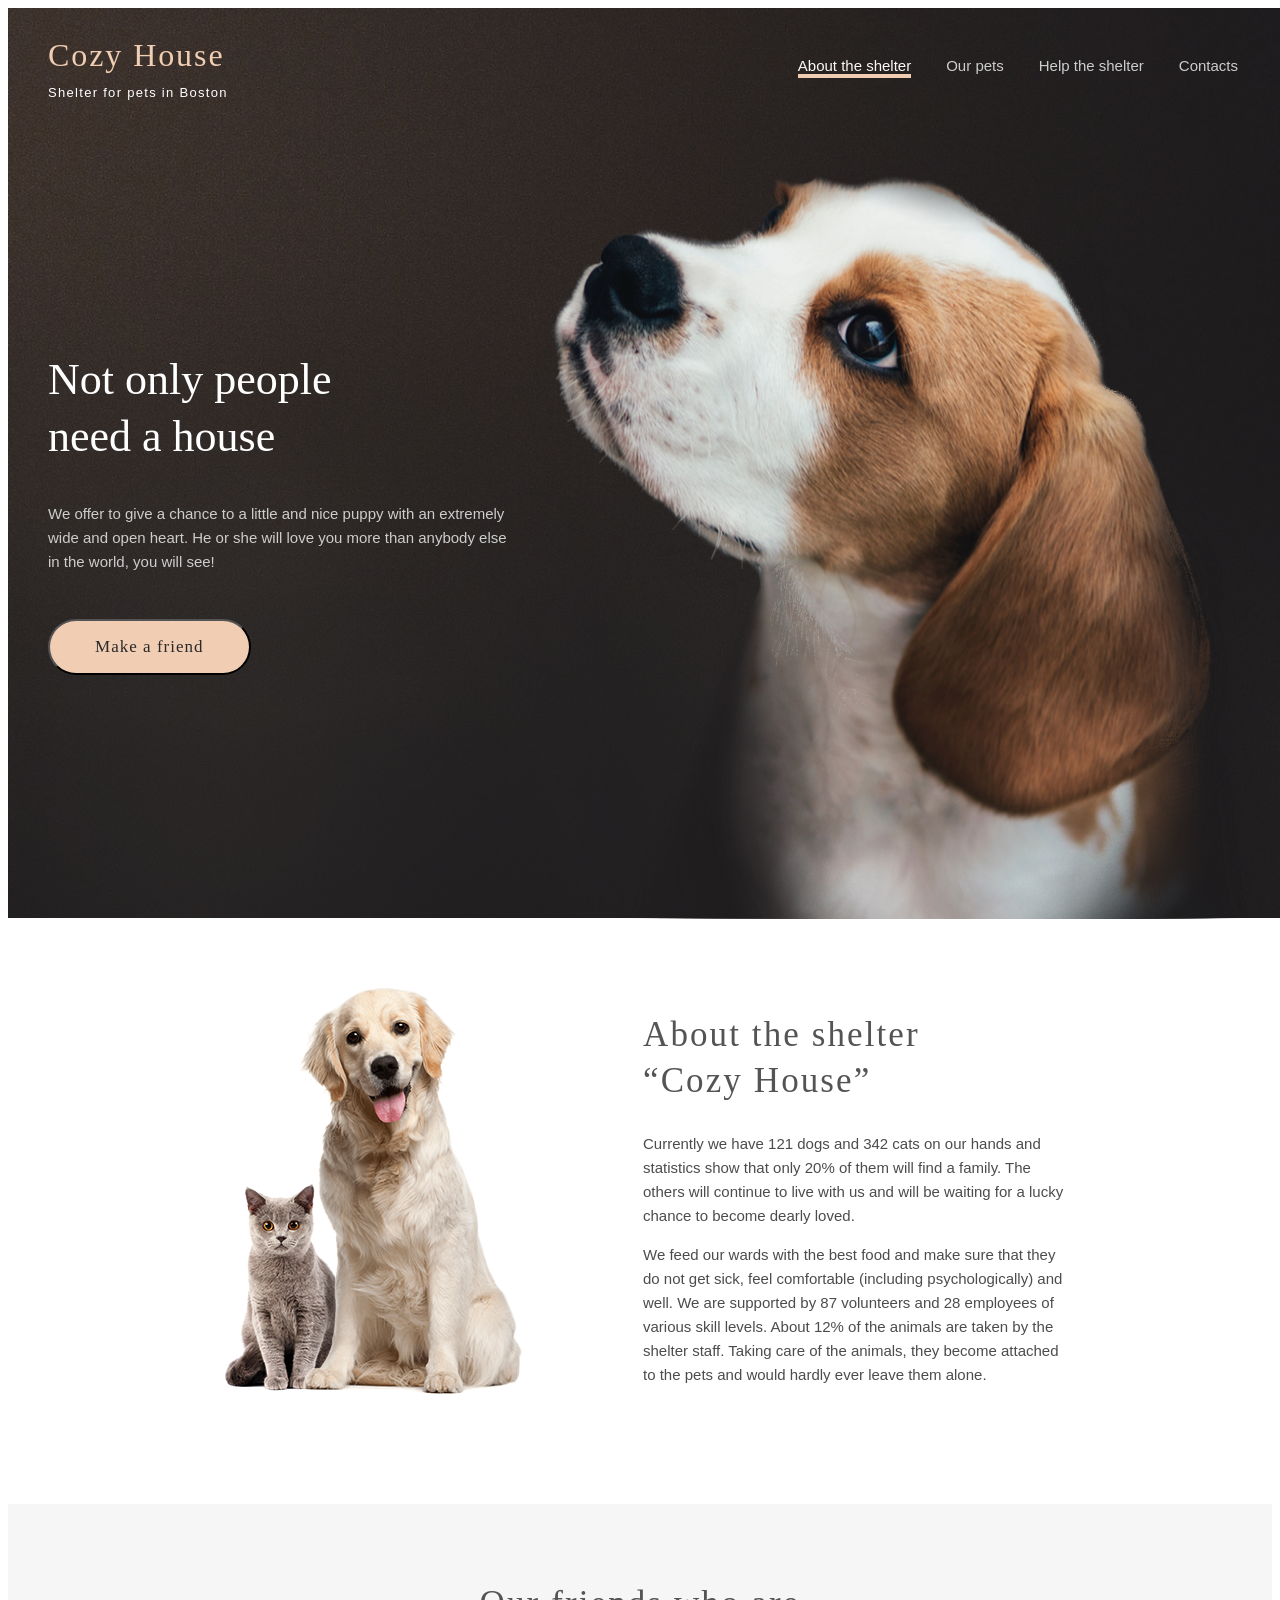
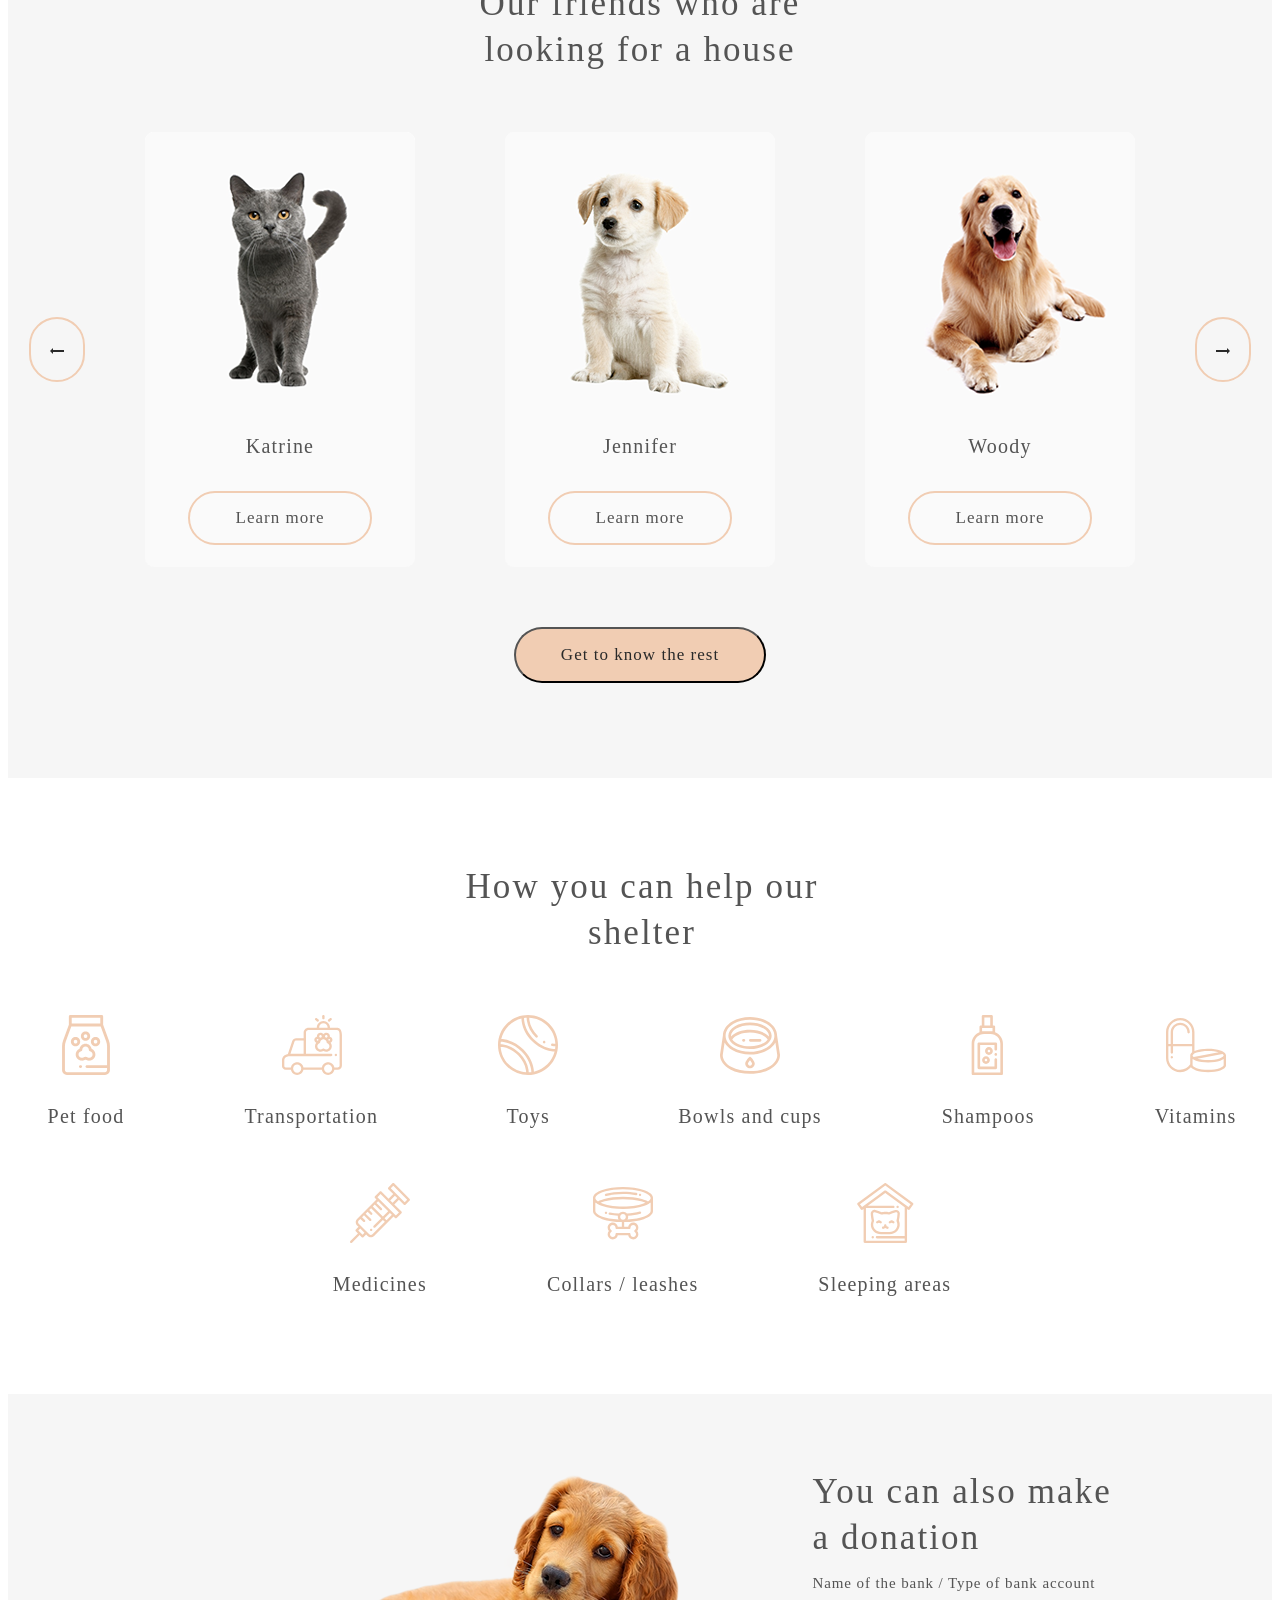
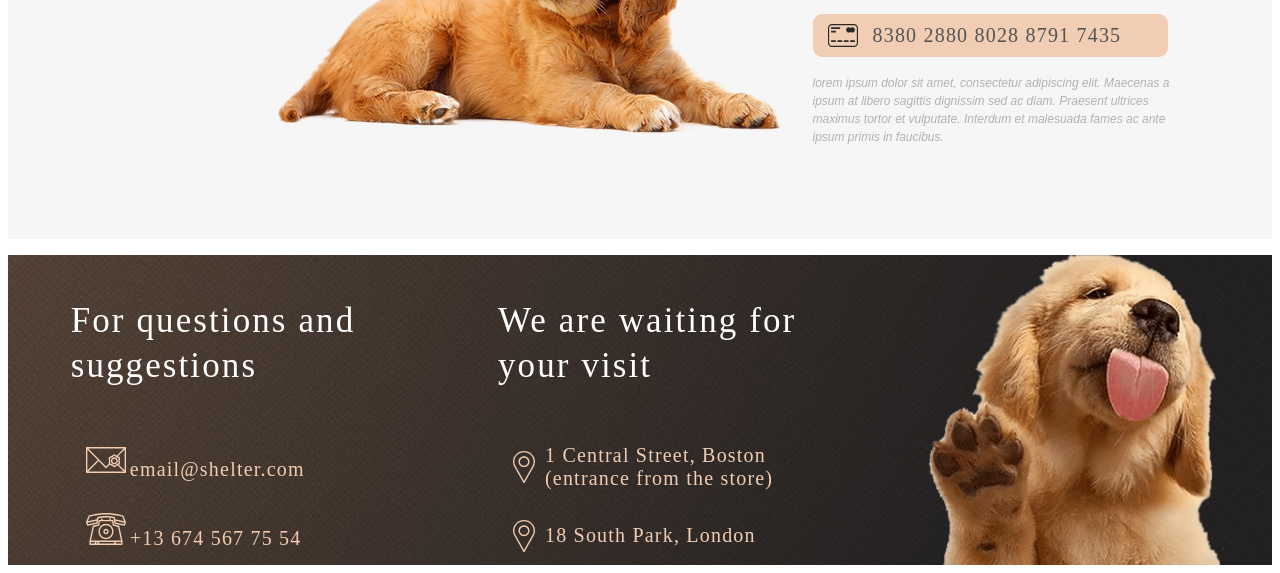
==== shelter/main/index.html @ 2a45a6b6 "feat: add clickable for links" ====
<!DOCTYPE html>
<html lang="en">

<head>
    <meta charset="UTF-8">
    <meta name="viewport" content="width=device-width, initial-scale=1.0">
    <link rel="icon" href="./img/img_icons/favicon-shelter.png">
    <link rel="stylesheet" href="./css/style.css">
    <script src="./script.js"></script>
    <title>shelter</title>
</head>

<body>
    <div class="main-wrapper">
        <div class="start-screen">
            <header>
                <div class="wrapper-1">
                    <div class="header-content">
                        <div class="logo-title-subtitle">
                            <a href="#">
                                <div class="logo">
                                    <h2 class="logo-title">Cozy House</h2>
                                    <h3 class="logo-subtitle">Shelter for pets in Boston</h3>
                                </div>
                            </a>
                        </div>

                        <div class="navigation">
                            <nav>
                                <ul class="header__list">
                                    <li class="header__item">
                                        <a class="about-shelter" href="#">About the shelter</a>
                                    </li>

                                    <li class="header__item">
                                        <a href="../our-pets/index.html">Our pets</a>
                                    </li>

                                    <li class="header__item">
                                        <a href="#helpanchor">Help the shelter</a>
                                    </li>

                                    <li class="header__item">
                                        <a href="#contactsanchor">Contacts</a>
                                    </li>
                                </ul>
                            </nav>
                        </div>

                    </div>
                </div>
            </header>


            <section class="screen-content">
                <div class="wrapper-2">
                    <div class="layout2column">
                        <div class="layout-2-column-not-only">
                            <div class="left">
                                <h1 class="not-only">Not only people need a house</h1>
                                <p class="subheading">We offer to give a chance to a little and nice puppy with an
                                    extremely
                                    wide and
                                    open
                                    heart. He or she will love you more than anybody else in the world, you will see!
                                </p>
                                <form action="#friendanchor">
                                    <button class="button_primary">Make a friend</button>
                                </form>
                            </div>

                            <div class="right">
                                <img class="start-screen-puppy" src="img/start-screen-puppy.png"
                                    alt="start screen puppy">
                            </div>
                        </div>

                    </div>
                </div>
            </section>
        </div>

        <section class="about-content">
            <div class="wrapper-3">
                <div class="layout-2-column-about-the">
                    <div class="left-about">
                        <img class="about-pets-img" src="img/about-pets.png" alt="about pets">
                    </div>

                    <div class="right">
                        <h2 class="about-the">About the shelter “Cozy House”</h2>
                        <p class="about-the-p">Currently we have 121 dogs and 342 cats on our hands and statistics show
                            that
                            only 20% of
                            them will find a family. The others will continue to live with us and will be waiting for a
                            lucky chance to become dearly loved.</p>
                        <p class="about-the-p">We feed our wards with the best food and make sure that they do not get
                            sick,
                            feel
                            comfortable (including psychologically) and well. We are supported by 87 volunteers and 28
                            employees of various skill levels. About 12% of the animals are taken by the shelter staff.
                            Taking care of the animals, they become attached to the pets and would hardly ever leave
                            them alone.</p>
                    </div>
                </div>
            </div>
        </section>

        <p>
            <a id="friendanchor"></a>
        </p>
        <section class="pets-content">
            <div class="wrapper-4">

                <h2 class="our-friends">Our friends who are looking for a house</h2>


                <div class="list-and-button">
                    <button class="button_arrow">
                        <img class="buttonarrow" src="./img/img_icons/Arrow.png" alt="icon button arrow">
                    </button>
                    <div class="slaider">

                        <div class="card">
                            <img class="pets-katrine" src="img/pets-katrine.png" alt="pets Katrine">
                            <p class="names">Katrine</p>
                            <button class="button_secondary">
                                <span class="button-text">Learn more</span>
                            </button>
                        </div>

                        <div class="card">
                            <img class="pets-jennifer" src="img/pets-jennifer.png" alt="pets Jennifer">
                            <p class="names">Jennifer</p>
                            <button class="button_secondary">
                                <span class="button-text">Learn more</span>
                            </button>
                        </div>

                        <div class="card">
                            <img class="pets-woody" src="img/pets-woody.png" alt="pets Woody">
                            <p class="names">Woody</p>
                            <button class="button_secondary">
                                <span class="button-text">Learn more</span>
                            </button>
                        </div>
                    </div>
                    <button class="button_arrow">
                        <img class="buttonarrow" src="./img/img_icons/Arrow(1).png" alt="icon button arrow">
                    </button>
                </div>

                <div class="button_two">
                    <form action="../our-pets/index.html"><button class="button_primary_two">Get to know the rest</button></form>
                </div>
            </div>
        </section>


        <p>
            <a id="helpanchor"></a>
        </p>
        <section class="help-content">
            <div class="wrapper-5">
                <h2 class="how-you">How you can help our shelter</h2>

                <div class="icons-list">
                        <div class="icon">
                            <img src="img/img_icons/icon-pet-food.svg" alt="icon pet food">
                            <p class="icon-text">Pet food</p>
                        </div>

                        <div class="icon">
                            <img src="img/img_icons/icon-transportation.svg" alt="icon transportation">
                            <p class="icon-text">Transportation</p>
                        </div>

                        <div class="icon">
                            <img src="img/img_icons/icon-toys.svg" alt="icon toys">
                            <p class="icon-text">Toys</p>
                        </div>

                        <div class="icon">
                            <img src="img/img_icons/icon-bowls-and-cups.svg" alt="icon bowls and cups">
                            <p class="icon-text">Bowls and cups</p>
                        </div>

                        <div class="icon">
                            <img src="img/img_icons/icon-shampoos.svg" alt="icon shampoos">
                            <p class="icon-text">Shampoos</p>
                        </div>

                        <div class="icon">
                            <img src="img/img_icons/icon-vitamins.svg" alt="icon vitamins">
                            <p class="icon-text">Vitamins</p>
                        </div>

                        <div class="icon">
                            <img src="img/img_icons/icon-medicines.svg" alt="icon medicines">
                            <p class="icon-text">Medicines</p>
                        </div>

                        <div class="icon">
                            <img src="img/img_icons/icon-collars-leashes.svg" alt="icon collars leashes">
                            <p class="icon-text">Collars / leashes</p>
                        </div>

                        <div class="icon">
                            <img src="img/img_icons/icon-sleeping-area.svg" alt="icon sleeping area">
                            <p class="icon-text">Sleeping areas</p>
                        </div>
                </div>
            </div>
        </section>



        <section class="donation-content">
            <div class="wrapper-6">

                <div class="layout-2-column-donat">
                    <div class="left-donat">
                        <img class="donation-dog" src="img/donation-dog.png" alt="donation dog">
                    </div>

                    <div class="right-donat">
                        <div>
                            <h2 class="you-can">You can also make a donation</h2>
                            <h3 class="name-of-bank">Name of the bank / Type of bank account</h3>
                        </div>

                        <div class="credit-card">
                            <img class="creditcard" src="img/img_icons/credit-card.svg" alt="credit card">
                            <a href="#" class="number">8380 2880 8028 8791 7435</a>
                        </div>

                        <div class="lorem-ipsum">
                            lorem ipsum dolor sit amet, consectetur adipiscing
                            elit.
                            Maecenas a ipsum at libero sagittis dignissim sed ac diam. Praesent ultrices maximus
                            tortor et
                            vulputate. Interdum et malesuada fames ac ante ipsum primis in faucibus.
                        </div>
                    </div>
                </div>

            </div>
        </section>


        <p>
            <a id="contactsanchor"></a>
        </p>
        <footer>
            <div class="footer-content">
                <div class="wrapper-7">
                    <div class="layout-3-column">
                        <div class="locations">
                            <h3 class="header-contact">For questions and suggestions</h3>

                            <div class="contact-line">
                                <a href="https://mail.ru/">
                                    <img src="img/img_icons/icon-email.svg" alt="icon email">
                                    <span class="text">email@shelter.com</span>
                                </a>
                            </div>

                            <div class="contact-line">
                                <a  href="tel:+136745677554">
                                    <img src="img/img_icons/icon-phone.svg" alt="icon phone">
                                    <span class="text">+13 674 567 75 54</span>
                                </a>
                            </div>
                        </div>

                        <div class="contacts">
                            <h3 class="header-contact">We are waiting for your visit</h3>

                            <a href="https://www.google.ru/maps">
                                <div class="contact-line">
                                    <img src="img/img_icons/icon-marker.svg" alt="icon marker">
                                    <span class="text">1 Central Street, Boston (entrance from the store)</span>
                                </div>
                            </a>

                            <a href="https://www.google.ru/maps">
                                <div class="contact-line">
                                    <img src="img/img_icons/icon-marker.svg" alt="icon marker">
                                    <span class="text">18 South Park, London</span>
                                </div>
                            </a>

                        </div>

                        <div class="right-img">
                            <img class="footer-puppy" src="img/footer-puppy.png" alt="footer puppy">
                        </div>
                    </div>
                </div>
            </div>
        </footer>
    </div>
</body>

</html>
---- shelter/main/css/style.css ----
@import "fonts.css";
@import "base.css";
@import "blocks.css";
@import "constants.css"


* {
    box-sizing: border-box;
    margin: 0;
    padding: 0;
}
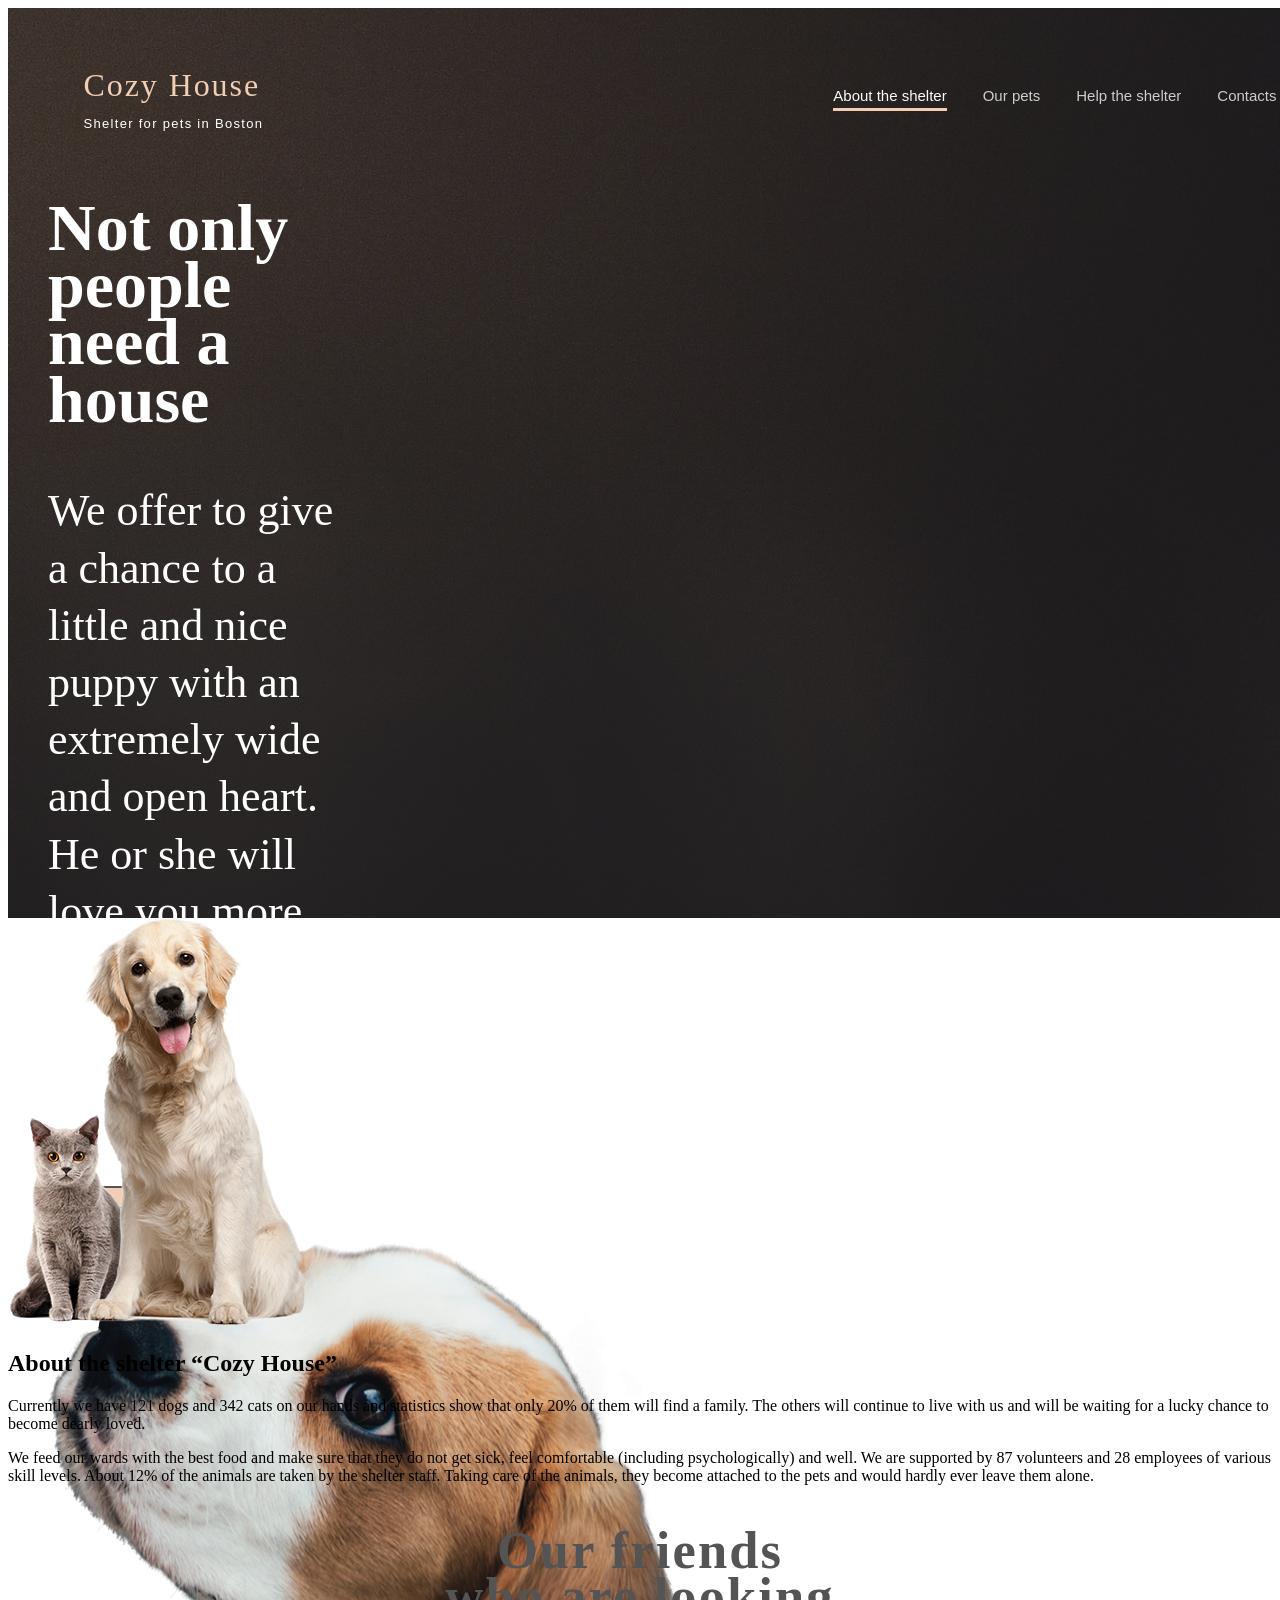
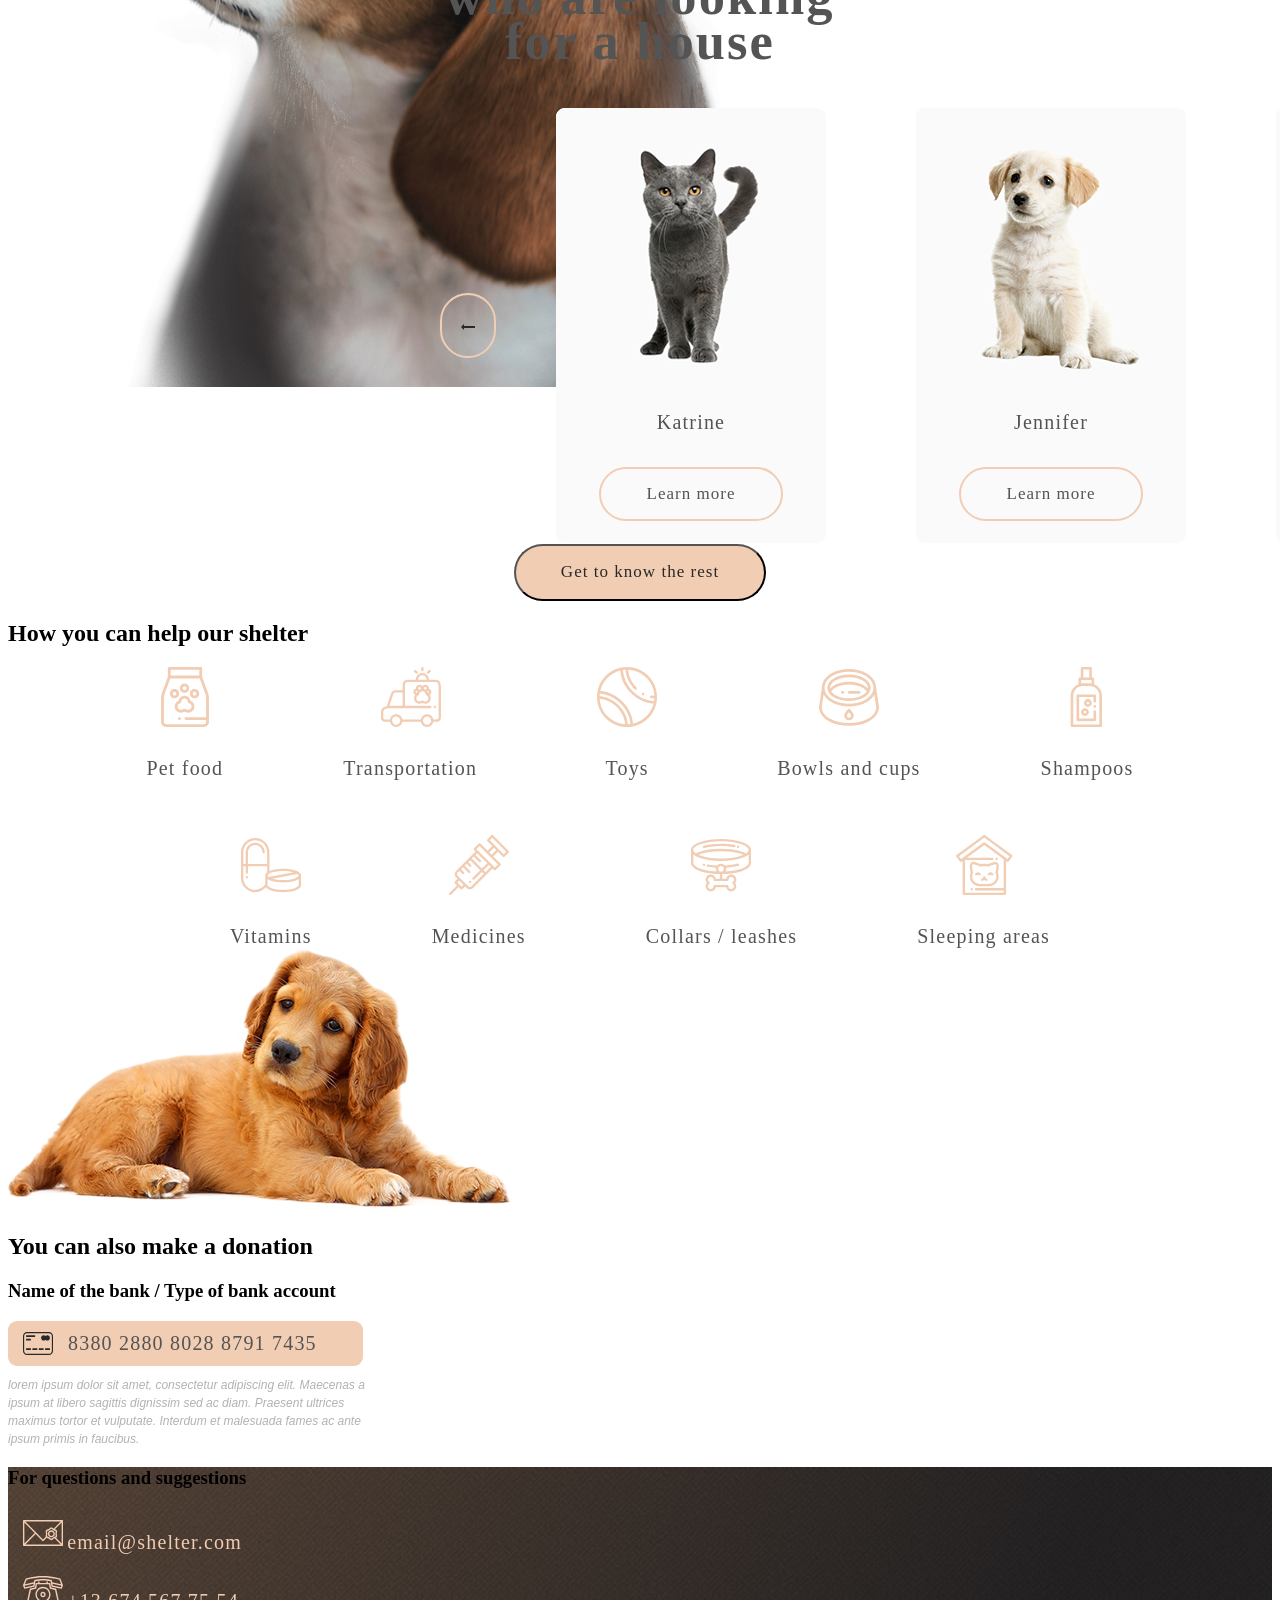
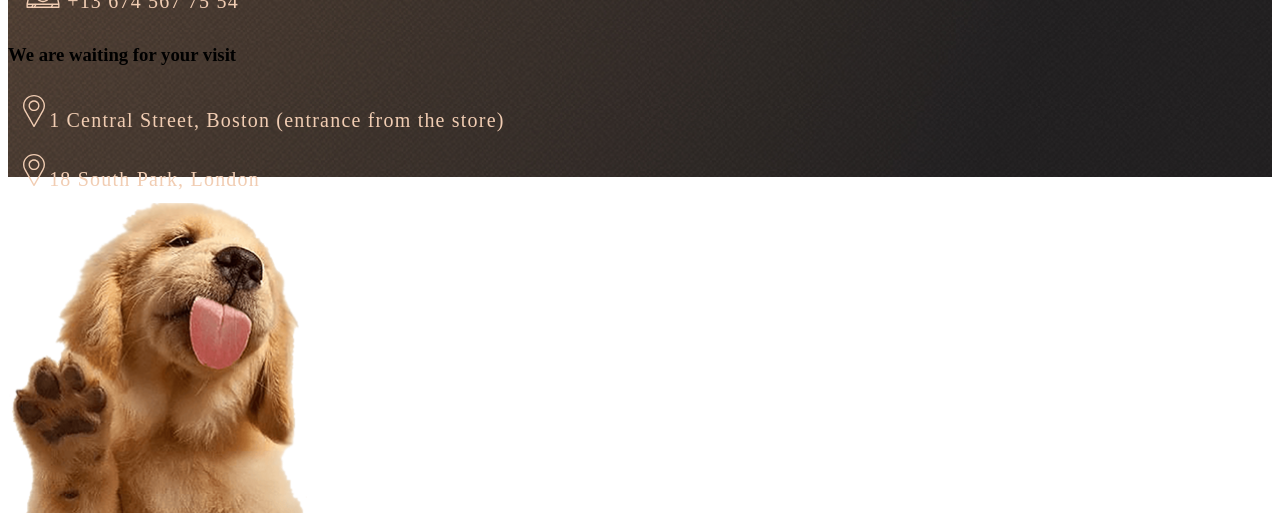
==== commit 219dcd45: "refactor: fix the page our-pets pixel perfect." ====
--- a/shelter/main/index.html
+++ b/shelter/main/index.html
@@ -4,302 +4,273 @@
 <head>
     <meta charset="UTF-8">
     <meta name="viewport" content="width=device-width, initial-scale=1.0">
-    <link rel="icon" href="./img/img_icons/favicon-shelter.png">
+    <link rel="icon" type="image/png" href="./img/img_icons/favicon-shelter.png">
     <link rel="stylesheet" href="./css/style.css">
     <script src="./script.js"></script>
     <title>shelter</title>
 </head>
 
 <body>
-    <div class="main-wrapper">
-        <div class="start-screen">
-            <header>
-                <div class="wrapper-1">
-                    <div class="header-content">
-                        <div class="logo-title-subtitle">
-                            <a href="#">
-                                <div class="logo">
-                                    <h2 class="logo-title">Cozy House</h2>
-                                    <h3 class="logo-subtitle">Shelter for pets in Boston</h3>
-                                </div>
-                            </a>
+    <div class="start-screen">
+        <header>
+            <div class="container header-container">
+                    <a href="#">
+                        <div class="logo">
+                            <h2 class="logo-title">Cozy House</h2>
+                            <h3 class="logo-subtitle">Shelter for pets in Boston</h3>
                         </div>
-
-                        <div class="navigation">
-                            <nav>
-                                <ul class="header__list">
-                                    <li class="header__item">
-                                        <a class="about-shelter" href="#">About the shelter</a>
-                                    </li>
-
-                                    <li class="header__item">
-                                        <a href="../our-pets/index.html">Our pets</a>
-                                    </li>
-
-                                    <li class="header__item">
-                                        <a href="#helpanchor">Help the shelter</a>
-                                    </li>
-
-                                    <li class="header__item">
-                                        <a href="#contactsanchor">Contacts</a>
-                                    </li>
-                                </ul>
-                            </nav>
-                        </div>
-
+                    </a>
+
+                    <nav class="nav-menu">
+                        <ul class="header__list">
+                                <a class="shelter-link-active" href="#">About the shelter</a>
+
+                            <li class="header__item">
+                                <a href="../our-pets/index.html">Our pets</a>
+                            </li>
+
+                            <li class="header__item">
+                                <a href="#helpanchor">Help the shelter</a>
+                            </li>
+
+                            <li class="header__item">
+                                <a href="#contactsanchor">Contacts</a>
+                            </li>
+                        </ul>
+                    </nav>
+            </div>
+        </header>
+
+
+        <section class="not-only">
+            <div class="container">
+                <div class="not-only-left">
+                    <h1 class="not-only-heading">Not only people need a house</h1>
+                    <p class="not-only-subheading">We offer to give a chance to a little and nice puppy with an
+                        extremely
+                        wide and
+                        open
+                        heart. He or she will love you more than anybody else in the world, you will see!
+                    </p>
+                    <form action="#friendanchor">
+                        <button class="button_primary">Make a friend</button>
+                    </form>
+                </div>
+
+                <div class="not-only-right">
+                    <img class="start-screen-puppy" src="img/start-screen-puppy.png" alt="start screen puppy">
+                </div>
+            </div>
+        </section>
+    </div>
+
+    <section class="about">
+        <div class="container">
+            <div class="about-left">
+                <img class="about-pets-img" src="img/about-pets.png" alt="about pets">
+            </div>
+
+            <div class="about-right">
+                <h2 class="about-heading">About the shelter “Cozy House”</h2>
+                <p class="about-subheading">Currently we have 121 dogs and 342 cats on our hands and statistics show
+                    that
+                    only 20% of
+                    them will find a family. The others will continue to live with us and will be waiting for a
+                    lucky chance to become dearly loved.</p>
+                <p class="about-subheading">We feed our wards with the best food and make sure that they do not get
+                    sick,
+                    feel
+                    comfortable (including psychologically) and well. We are supported by 87 volunteers and 28
+                    employees of various skill levels. About 12% of the animals are taken by the shelter staff.
+                    Taking care of the animals, they become attached to the pets and would hardly ever leave
+                    them alone.</p>
+            </div>
+        </div>
+    </section>
+
+    <p>
+        <a id="friendanchor"></a>
+    </p>
+    <section class="our-friends">
+        <div class="container">
+            <h2 class="our-friends-heading">Our friends who are looking for a house</h2>
+
+            <div class="list-and-button">
+                <button class="button_arrow">
+                    <img class="buttonarrow" src="./img/img_icons/Arrow.png" alt="icon button arrow">
+                </button>
+
+                <div class="slaider">
+
+                    <div class="card">
+                        <img class="pets-katrine" src="img/pets-katrine.png" alt="pets Katrine">
+                        <p class="names">Katrine</p>
+                        <button class="button_secondary">
+                            <span class="button-text">Learn more</span>
+                        </button>
                     </div>
-                </div>
-            </header>
-
-
-            <section class="screen-content">
-                <div class="wrapper-2">
-                    <div class="layout2column">
-                        <div class="layout-2-column-not-only">
-                            <div class="left">
-                                <h1 class="not-only">Not only people need a house</h1>
-                                <p class="subheading">We offer to give a chance to a little and nice puppy with an
-                                    extremely
-                                    wide and
-                                    open
-                                    heart. He or she will love you more than anybody else in the world, you will see!
-                                </p>
-                                <form action="#friendanchor">
-                                    <button class="button_primary">Make a friend</button>
-                                </form>
-                            </div>
-
-                            <div class="right">
-                                <img class="start-screen-puppy" src="img/start-screen-puppy.png"
-                                    alt="start screen puppy">
-                            </div>
-                        </div>
-
+
+                    <div class="card">
+                        <img class="pets-jennifer" src="img/pets-jennifer.png" alt="pets Jennifer">
+                        <p class="names">Jennifer</p>
+                        <button class="button_secondary">
+                            <span class="button-text">Learn more</span>
+                        </button>
                     </div>
-                </div>
-            </section>
-        </div>
-
-        <section class="about-content">
-            <div class="wrapper-3">
-                <div class="layout-2-column-about-the">
-                    <div class="left-about">
-                        <img class="about-pets-img" src="img/about-pets.png" alt="about pets">
+
+                    <div class="card">
+                        <img class="pets-woody" src="img/pets-woody.png" alt="pets Woody">
+                        <p class="names">Woody</p>
+                        <button class="button_secondary">
+                            <span class="button-text">Learn more</span>
+                        </button>
                     </div>
-
-                    <div class="right">
-                        <h2 class="about-the">About the shelter “Cozy House”</h2>
-                        <p class="about-the-p">Currently we have 121 dogs and 342 cats on our hands and statistics show
-                            that
-                            only 20% of
-                            them will find a family. The others will continue to live with us and will be waiting for a
-                            lucky chance to become dearly loved.</p>
-                        <p class="about-the-p">We feed our wards with the best food and make sure that they do not get
-                            sick,
-                            feel
-                            comfortable (including psychologically) and well. We are supported by 87 volunteers and 28
-                            employees of various skill levels. About 12% of the animals are taken by the shelter staff.
-                            Taking care of the animals, they become attached to the pets and would hardly ever leave
-                            them alone.</p>
-                    </div>
-                </div>
-            </div>
-        </section>
-
-        <p>
-            <a id="friendanchor"></a>
-        </p>
-        <section class="pets-content">
-            <div class="wrapper-4">
-
-                <h2 class="our-friends">Our friends who are looking for a house</h2>
-
-
-                <div class="list-and-button">
-                    <button class="button_arrow">
-                        <img class="buttonarrow" src="./img/img_icons/Arrow.png" alt="icon button arrow">
-                    </button>
-                    <div class="slaider">
-
-                        <div class="card">
-                            <img class="pets-katrine" src="img/pets-katrine.png" alt="pets Katrine">
-                            <p class="names">Katrine</p>
-                            <button class="button_secondary">
-                                <span class="button-text">Learn more</span>
-                            </button>
-                        </div>
-
-                        <div class="card">
-                            <img class="pets-jennifer" src="img/pets-jennifer.png" alt="pets Jennifer">
-                            <p class="names">Jennifer</p>
-                            <button class="button_secondary">
-                                <span class="button-text">Learn more</span>
-                            </button>
-                        </div>
-
-                        <div class="card">
-                            <img class="pets-woody" src="img/pets-woody.png" alt="pets Woody">
-                            <p class="names">Woody</p>
-                            <button class="button_secondary">
-                                <span class="button-text">Learn more</span>
-                            </button>
-                        </div>
-                    </div>
-                    <button class="button_arrow">
-                        <img class="buttonarrow" src="./img/img_icons/Arrow(1).png" alt="icon button arrow">
-                    </button>
-                </div>
-
-                <div class="button_two">
-                    <form action="../our-pets/index.html"><button class="button_primary_two">Get to know the rest</button></form>
-                </div>
-            </div>
-        </section>
-
-
-        <p>
-            <a id="helpanchor"></a>
-        </p>
-        <section class="help-content">
-            <div class="wrapper-5">
-                <h2 class="how-you">How you can help our shelter</h2>
-
-                <div class="icons-list">
-                        <div class="icon">
-                            <img src="img/img_icons/icon-pet-food.svg" alt="icon pet food">
-                            <p class="icon-text">Pet food</p>
-                        </div>
-
-                        <div class="icon">
-                            <img src="img/img_icons/icon-transportation.svg" alt="icon transportation">
-                            <p class="icon-text">Transportation</p>
-                        </div>
-
-                        <div class="icon">
-                            <img src="img/img_icons/icon-toys.svg" alt="icon toys">
-                            <p class="icon-text">Toys</p>
-                        </div>
-
-                        <div class="icon">
-                            <img src="img/img_icons/icon-bowls-and-cups.svg" alt="icon bowls and cups">
-                            <p class="icon-text">Bowls and cups</p>
-                        </div>
-
-                        <div class="icon">
-                            <img src="img/img_icons/icon-shampoos.svg" alt="icon shampoos">
-                            <p class="icon-text">Shampoos</p>
-                        </div>
-
-                        <div class="icon">
-                            <img src="img/img_icons/icon-vitamins.svg" alt="icon vitamins">
-                            <p class="icon-text">Vitamins</p>
-                        </div>
-
-                        <div class="icon">
-                            <img src="img/img_icons/icon-medicines.svg" alt="icon medicines">
-                            <p class="icon-text">Medicines</p>
-                        </div>
-
-                        <div class="icon">
-                            <img src="img/img_icons/icon-collars-leashes.svg" alt="icon collars leashes">
-                            <p class="icon-text">Collars / leashes</p>
-                        </div>
-
-                        <div class="icon">
-                            <img src="img/img_icons/icon-sleeping-area.svg" alt="icon sleeping area">
-                            <p class="icon-text">Sleeping areas</p>
-                        </div>
-                </div>
-            </div>
-        </section>
-
-
-
-        <section class="donation-content">
-            <div class="wrapper-6">
-
-                <div class="layout-2-column-donat">
-                    <div class="left-donat">
-                        <img class="donation-dog" src="img/donation-dog.png" alt="donation dog">
-                    </div>
-
-                    <div class="right-donat">
-                        <div>
-                            <h2 class="you-can">You can also make a donation</h2>
-                            <h3 class="name-of-bank">Name of the bank / Type of bank account</h3>
-                        </div>
-
-                        <div class="credit-card">
-                            <img class="creditcard" src="img/img_icons/credit-card.svg" alt="credit card">
-                            <a href="#" class="number">8380 2880 8028 8791 7435</a>
-                        </div>
-
-                        <div class="lorem-ipsum">
-                            lorem ipsum dolor sit amet, consectetur adipiscing
-                            elit.
-                            Maecenas a ipsum at libero sagittis dignissim sed ac diam. Praesent ultrices maximus
-                            tortor et
-                            vulputate. Interdum et malesuada fames ac ante ipsum primis in faucibus.
-                        </div>
-                    </div>
-                </div>
-
-            </div>
-        </section>
-
-
-        <p>
-            <a id="contactsanchor"></a>
-        </p>
-        <footer>
-            <div class="footer-content">
-                <div class="wrapper-7">
-                    <div class="layout-3-column">
-                        <div class="locations">
-                            <h3 class="header-contact">For questions and suggestions</h3>
-
-                            <div class="contact-line">
-                                <a href="https://mail.ru/">
-                                    <img src="img/img_icons/icon-email.svg" alt="icon email">
-                                    <span class="text">email@shelter.com</span>
-                                </a>
-                            </div>
-
-                            <div class="contact-line">
-                                <a  href="tel:+136745677554">
-                                    <img src="img/img_icons/icon-phone.svg" alt="icon phone">
-                                    <span class="text">+13 674 567 75 54</span>
-                                </a>
-                            </div>
-                        </div>
-
-                        <div class="contacts">
-                            <h3 class="header-contact">We are waiting for your visit</h3>
-
-                            <a href="https://www.google.ru/maps">
-                                <div class="contact-line">
-                                    <img src="img/img_icons/icon-marker.svg" alt="icon marker">
-                                    <span class="text">1 Central Street, Boston (entrance from the store)</span>
-                                </div>
-                            </a>
-
-                            <a href="https://www.google.ru/maps">
-                                <div class="contact-line">
-                                    <img src="img/img_icons/icon-marker.svg" alt="icon marker">
-                                    <span class="text">18 South Park, London</span>
-                                </div>
-                            </a>
-
-                        </div>
-
-                        <div class="right-img">
-                            <img class="footer-puppy" src="img/footer-puppy.png" alt="footer puppy">
-                        </div>
-                    </div>
-                </div>
-            </div>
-        </footer>
-    </div>
+                </div>
+
+                <button class="button_arrow">
+                    <img class="buttonarrow" src="./img/img_icons/Arrow(1).png" alt="icon button arrow">
+                </button>
+            </div>
+
+            <div class="button_two">
+                <form action="../our-pets/index.html">
+                    <button class="button_primary_two">Get to know the rest</button>
+                </form>
+            </div>
+        </div>
+    </section>
+
+
+    <p>
+        <a id="helpanchor"></a>
+    </p>
+    <section class="help">
+        <div class="container">
+            <h2 class="help-heading">How you can help our shelter</h2>
+
+            <div class="icons-list">
+                <div class="icon">
+                    <img src="img/img_icons/icon-pet-food.svg" alt="icon pet food">
+                    <p class="icon-text">Pet food</p>
+                </div>
+
+                <div class="icon">
+                    <img src="img/img_icons/icon-transportation.svg" alt="icon transportation">
+                    <p class="icon-text">Transportation</p>
+                </div>
+
+                <div class="icon">
+                    <img src="img/img_icons/icon-toys.svg" alt="icon toys">
+                    <p class="icon-text">Toys</p>
+                </div>
+
+                <div class="icon">
+                    <img src="img/img_icons/icon-bowls-and-cups.svg" alt="icon bowls and cups">
+                    <p class="icon-text">Bowls and cups</p>
+                </div>
+
+                <div class="icon">
+                    <img src="img/img_icons/icon-shampoos.svg" alt="icon shampoos">
+                    <p class="icon-text">Shampoos</p>
+                </div>
+
+                <div class="icon">
+                    <img src="img/img_icons/icon-vitamins.svg" alt="icon vitamins">
+                    <p class="icon-text">Vitamins</p>
+                </div>
+
+                <div class="icon">
+                    <img src="img/img_icons/icon-medicines.svg" alt="icon medicines">
+                    <p class="icon-text">Medicines</p>
+                </div>
+
+                <div class="icon">
+                    <img src="img/img_icons/icon-collars-leashes.svg" alt="icon collars leashes">
+                    <p class="icon-text">Collars / leashes</p>
+                </div>
+
+                <div class="icon">
+                    <img src="img/img_icons/icon-sleeping-area.svg" alt="icon sleeping area">
+                    <p class="icon-text">Sleeping areas</p>
+                </div>
+            </div>
+        </div>
+    </section>
+
+
+
+    <section class="in-addition">
+        <div class="container">
+            <div class="in-addition-left">
+                <img class="donation-dog" src="img/donation-dog.png" alt="donation dog">
+            </div>
+
+            <div class="in-addition-right">
+                <h2 class="in-addition-heading">You can also make a donation</h2>
+                <h3 class="in-addition-subheading">Name of the bank / Type of bank account</h3>
+                <div class="credit-card">
+                    <img class="credit-card-icon" src="img/img_icons/credit-card.svg" alt="credit card">
+                    <a href="#" class="number">8380 2880 8028 8791 7435</a>
+                </div>
+                <div class="lorem-ipsum">
+                    lorem ipsum dolor sit amet, consectetur adipiscing
+                    elit.
+                    Maecenas a ipsum at libero sagittis dignissim sed ac diam. Praesent ultrices maximus
+                    tortor et
+                    vulputate. Interdum et malesuada fames ac ante ipsum primis in faucibus.
+                </div>
+            </div>
+        </div>
+    </section>
+
+
+    <p>
+        <a id="contactsanchor"></a>
+    </p>
+    <footer>
+        <div class="container">
+            <div class="footer-locations">
+                <h3 class="footer-contact">For questions and suggestions</h3>
+
+                <div class="contact-line">
+                    <a href="https://mail.ru/">
+                        <img src="img/img_icons/icon-email.svg" alt="icon email">
+                        <span class="text">email@shelter.com</span>
+                    </a>
+                </div>
+
+                <div class="contact-line">
+                    <a href="tel:+136745677554">
+                        <img src="img/img_icons/icon-phone.svg" alt="icon phone">
+                        <span class="text">+13 674 567 75 54</span>
+                    </a>
+                </div>
+            </div>
+
+            <div class="footer-contacts">
+                <h3 class="footer-heading">We are waiting for your visit</h3>
+
+                <div class="contact-line">
+                    <a href="https://www.google.ru/maps">
+                        <img src="img/img_icons/icon-marker.svg" alt="icon marker">
+                        <span class="text">1 Central Street, Boston (entrance from the store)</span>
+                    </a>
+                </div>
+
+                <div class="contact-line">
+                    <a href="https://www.google.ru/maps">
+                        <img src="img/img_icons/icon-marker.svg" alt="icon marker">
+                        <span class="text">18 South Park, London</span>
+                    </a>
+                </div>
+            </div>
+
+            <div class="footer-right">
+                <img class="footer-puppy" src="img/footer-puppy.png" alt="footer puppy">
+            </div>
+        </div>
+    </footer>
+
 </body>
 
 </html>
--- a/shelter/main/css/style.css
+++ b/shelter/main/css/style.css
@@ -9,3 +9,23 @@
     margin: 0;
     padding: 0;
 }
+
+
+:root {
+	--color-light-xl: #fff;
+	--color-light-l: #f6f6f6;
+	--color-light-s: #fafafa;
+	--color-dark-s: #cdcdcd;
+	--color-dark-m: #b2b2b2;
+	--color-dark-l: #545454;
+	--color-dark-xl: #4c4c4c;
+	--color-dark-2xl: #444;
+	--color-dark-3xl: #292929;
+	--color-primary: #f1cdb3;
+	--color-primary-light: #fddcc4;
+	--start-screen-gradient-background: #211f20;
+	--footer-gradient-background: #211f20;
+	--font-family: "Georgia", sans-serif;
+	--second-family: "Arial", sans-serif;
+	--third-family: "Inter", sans-serif;
+}
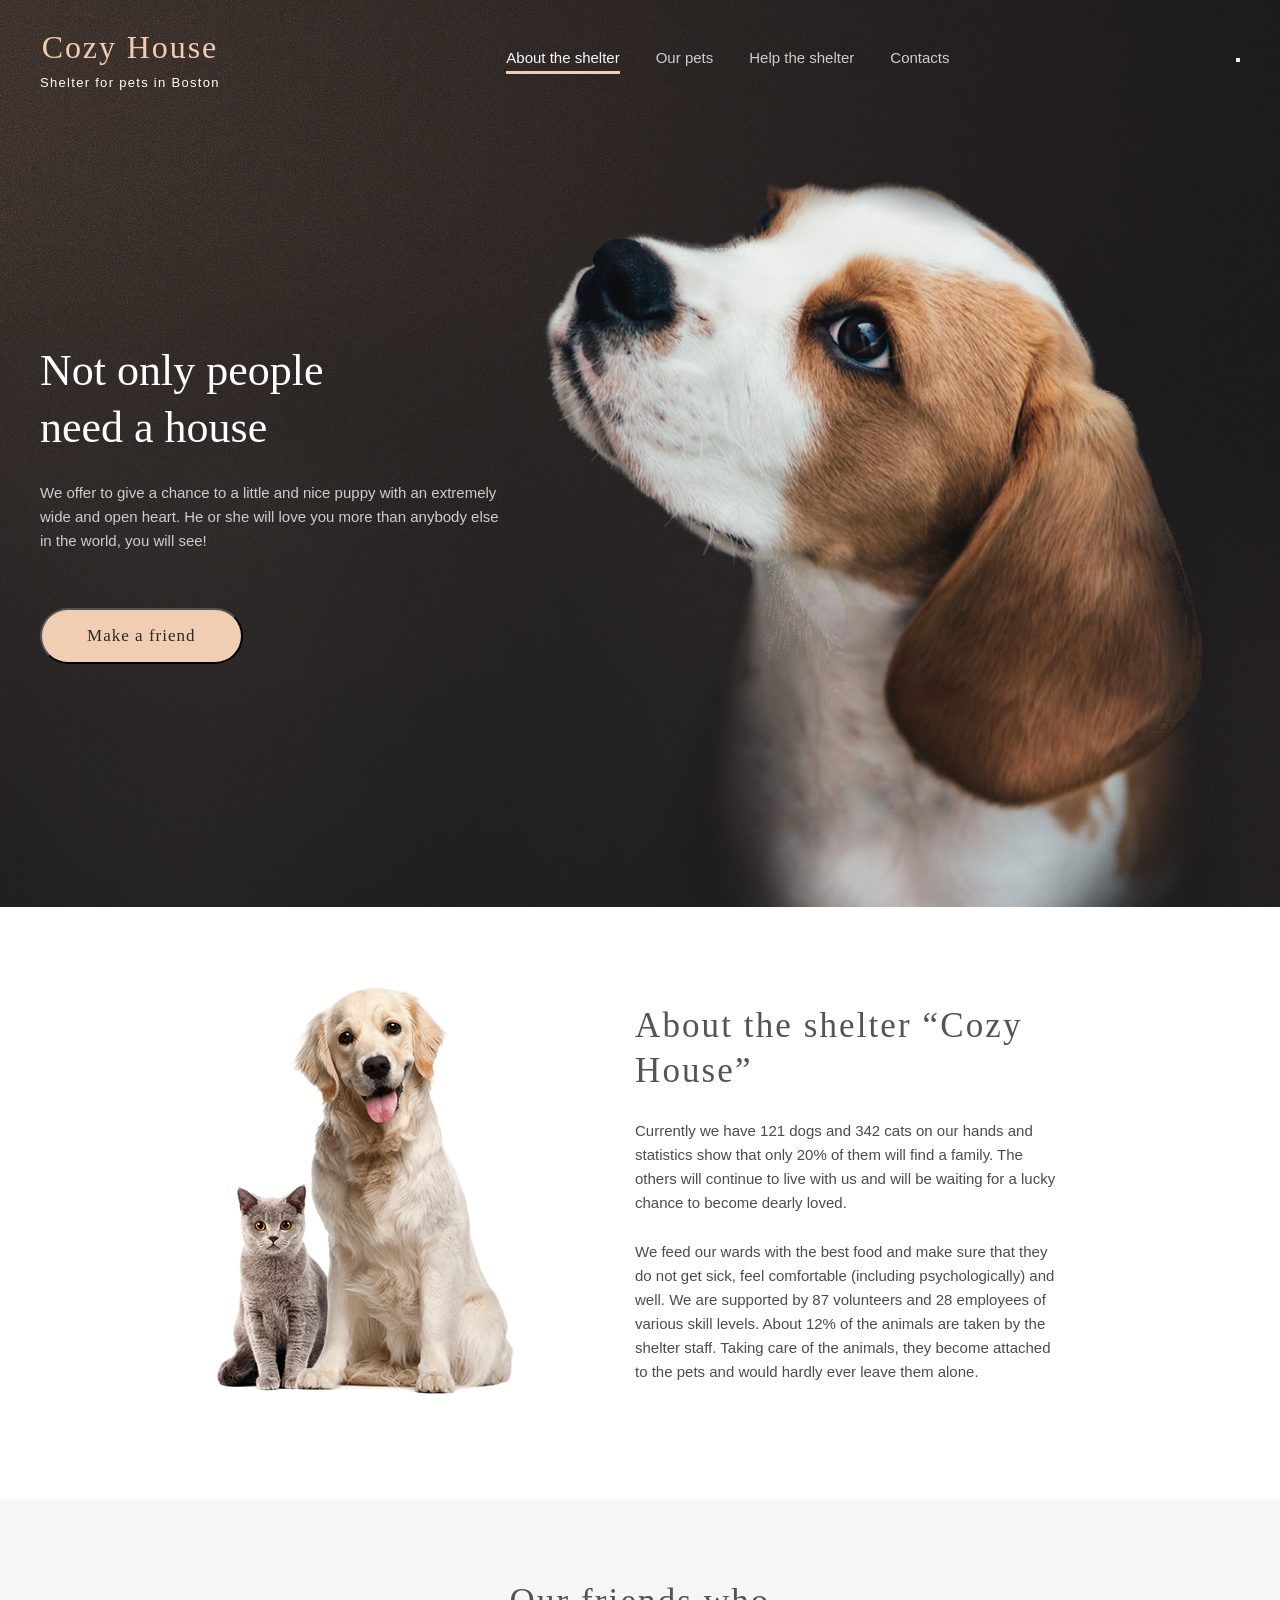
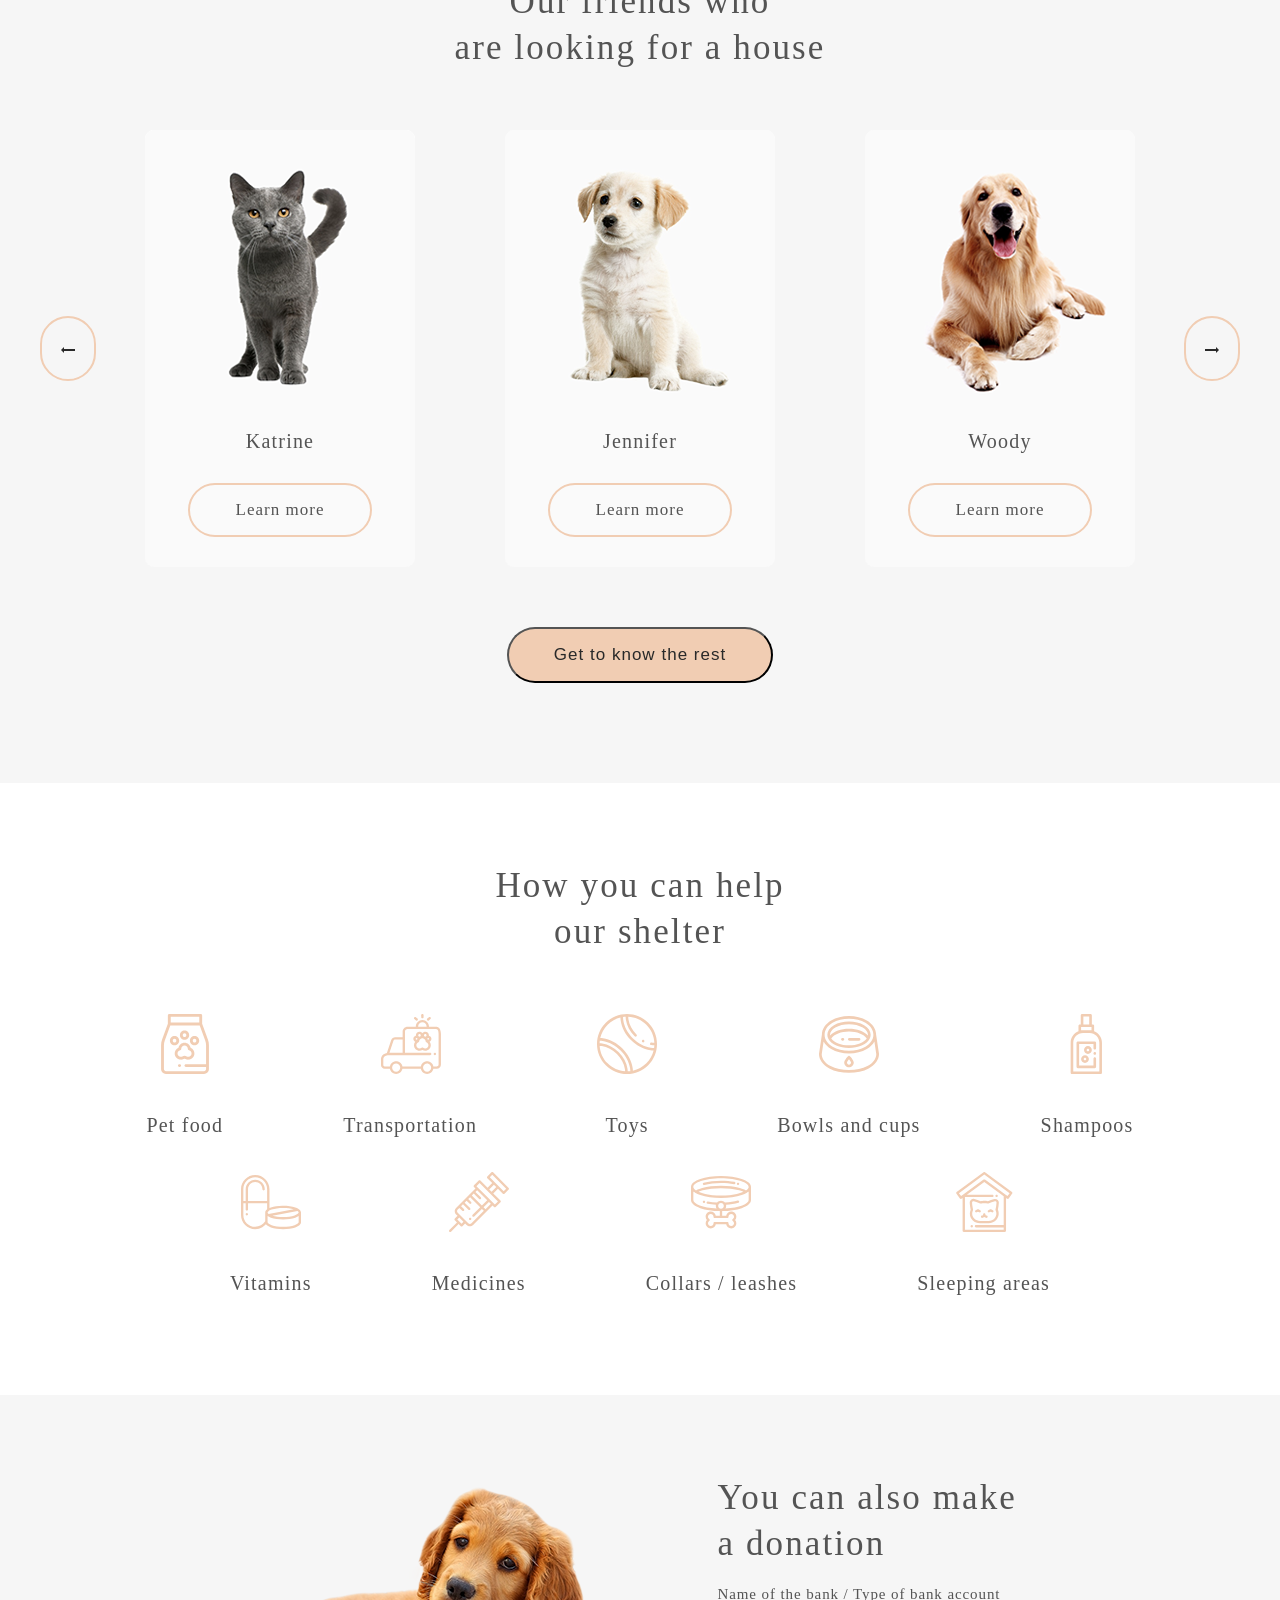
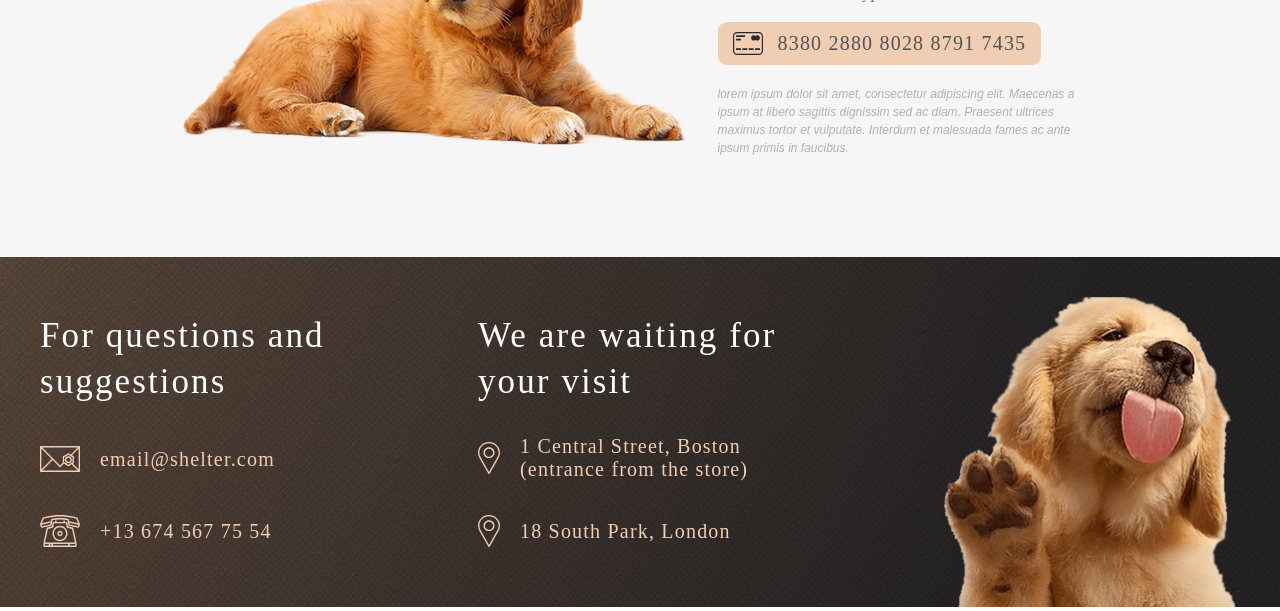
==== commit 3e619726: "refactor: page correction for pixel perfect" ====
--- a/shelter/main/index.html
+++ b/shelter/main/index.html
@@ -10,40 +10,48 @@
     <title>shelter</title>
 </head>
 
-<body>
+<div>
     <div class="start-screen">
         <header>
             <div class="container header-container">
-                    <a href="#">
-                        <div class="logo">
-                            <h2 class="logo-title">Cozy House</h2>
-                            <h3 class="logo-subtitle">Shelter for pets in Boston</h3>
-                        </div>
-                    </a>
-
-                    <nav class="nav-menu">
-                        <ul class="header__list">
-                                <a class="shelter-link-active" href="#">About the shelter</a>
-
-                            <li class="header__item">
-                                <a href="../our-pets/index.html">Our pets</a>
-                            </li>
-
-                            <li class="header__item">
-                                <a href="#helpanchor">Help the shelter</a>
-                            </li>
-
-                            <li class="header__item">
-                                <a href="#contactsanchor">Contacts</a>
-                            </li>
-                        </ul>
-                    </nav>
+                <a class="logo" href="#">
+                    <h2 class="logo-title">Cozy House</h2>
+                    <h3 class="logo-subtitle">Shelter for pets in Boston</h3>
+                </a>
+
+                <nav class="nav-menu">
+                    <ul class="header__list">
+
+                        <li class="header__item">
+                            <a class="shelter-link-active" href="#">About the shelter</a>
+                        </li>
+
+                        <li class="header__item">
+                            <a href="../our-pets/index.html">Our pets</a>
+                        </li>
+
+                        <li class="header__item">
+                            <a href="#helpanchor">Help the shelter</a>
+                        </li>
+
+                        <li class="header__item">
+                            <a href="#contactsanchor">Contacts</a>
+                        </li>
+                    </ul>
+                </nav>
+
+                <button class="burger-button">
+                    <span class="burger-line"></span>
+                    <span class="burger-line"></span>
+                    <span class="burger-line"></span>
+                </button>
+
             </div>
         </header>
 
 
         <section class="not-only">
-            <div class="container">
+            <div class="container not-only-container">
                 <div class="not-only-left">
                     <h1 class="not-only-heading">Not only people need a house</h1>
                     <p class="not-only-subheading">We offer to give a chance to a little and nice puppy with an
@@ -64,8 +72,8 @@
         </section>
     </div>
 
-    <section class="about">
-        <div class="container">
+    <section class="about light">
+        <div class="container about-container">
             <div class="about-left">
                 <img class="about-pets-img" src="img/about-pets.png" alt="about pets">
             </div>
@@ -91,9 +99,9 @@
     <p>
         <a id="friendanchor"></a>
     </p>
-    <section class="our-friends">
-        <div class="container">
-            <h2 class="our-friends-heading">Our friends who are looking for a house</h2>
+    <section class="our-friends gray">
+        <div class="container our-friends-container">
+            <h2 class="our-friends-heading">Our friends who <br> are looking for a house</h2>
 
             <div class="list-and-button">
                 <button class="button_arrow">
@@ -132,11 +140,9 @@
                 </button>
             </div>
 
-            <div class="button_two">
                 <form action="../our-pets/index.html">
                     <button class="button_primary_two">Get to know the rest</button>
                 </form>
-            </div>
         </div>
     </section>
 
@@ -144,8 +150,8 @@
     <p>
         <a id="helpanchor"></a>
     </p>
-    <section class="help">
-        <div class="container">
+    <section class="help light">
+        <div class="container help-container">
             <h2 class="help-heading">How you can help our shelter</h2>
 
             <div class="icons-list">
@@ -199,8 +205,8 @@
 
 
 
-    <section class="in-addition">
-        <div class="container">
+    <section class="in-addition gray">
+        <div class="container in-addition-container">
             <div class="in-addition-left">
                 <img class="donation-dog" src="img/donation-dog.png" alt="donation dog">
             </div>
@@ -222,55 +228,52 @@
             </div>
         </div>
     </section>
+</div>
 
 
     <p>
         <a id="contactsanchor"></a>
     </p>
     <footer>
-        <div class="container">
-            <div class="footer-locations">
-                <h3 class="footer-contact">For questions and suggestions</h3>
-
-                <div class="contact-line">
-                    <a href="https://mail.ru/">
+        <div class="container footer-container">
+            <div class="footer-contacts">
+                <h3 class="footer-headings">For questions and suggestions</h3>
+
+                <div class="contact-column-one">
+                    <a class="contact-line" href="https://mail.ru/">
                         <img src="img/img_icons/icon-email.svg" alt="icon email">
                         <span class="text">email@shelter.com</span>
                     </a>
-                </div>
-
-                <div class="contact-line">
-                    <a href="tel:+136745677554">
+                    <a class="contact-line" href="tel:+136745677554">
                         <img src="img/img_icons/icon-phone.svg" alt="icon phone">
                         <span class="text">+13 674 567 75 54</span>
                     </a>
                 </div>
             </div>
 
-            <div class="footer-contacts">
-                <h3 class="footer-heading">We are waiting for your visit</h3>
-
-                <div class="contact-line">
-                    <a href="https://www.google.ru/maps">
+
+            <div class="footer-locations">
+                <h3 class="footer-headings">We are waiting for your visit</h3>
+
+                <div class="contact-column-two">
+                    <a class="contact-line" href="https://www.google.ru/maps">
                         <img src="img/img_icons/icon-marker.svg" alt="icon marker">
                         <span class="text">1 Central Street, Boston (entrance from the store)</span>
                     </a>
-                </div>
-
-                <div class="contact-line">
-                    <a href="https://www.google.ru/maps">
+
+
+                    <a class="contact-line" href="https://www.google.ru/maps">
                         <img src="img/img_icons/icon-marker.svg" alt="icon marker">
                         <span class="text">18 South Park, London</span>
                     </a>
                 </div>
             </div>
 
-            <div class="footer-right">
+            <div class="footer-img">
                 <img class="footer-puppy" src="img/footer-puppy.png" alt="footer puppy">
             </div>
         </div>
     </footer>
-
 </body>
 
 </html>
--- a/shelter/main/css/style.css
+++ b/shelter/main/css/style.css
@@ -2,30 +2,3 @@
 @import "base.css";
 @import "blocks.css";
 @import "constants.css"
-
-
-* {
-    box-sizing: border-box;
-    margin: 0;
-    padding: 0;
-}
-
-
-:root {
-	--color-light-xl: #fff;
-	--color-light-l: #f6f6f6;
-	--color-light-s: #fafafa;
-	--color-dark-s: #cdcdcd;
-	--color-dark-m: #b2b2b2;
-	--color-dark-l: #545454;
-	--color-dark-xl: #4c4c4c;
-	--color-dark-2xl: #444;
-	--color-dark-3xl: #292929;
-	--color-primary: #f1cdb3;
-	--color-primary-light: #fddcc4;
-	--start-screen-gradient-background: #211f20;
-	--footer-gradient-background: #211f20;
-	--font-family: "Georgia", sans-serif;
-	--second-family: "Arial", sans-serif;
-	--third-family: "Inter", sans-serif;
-}
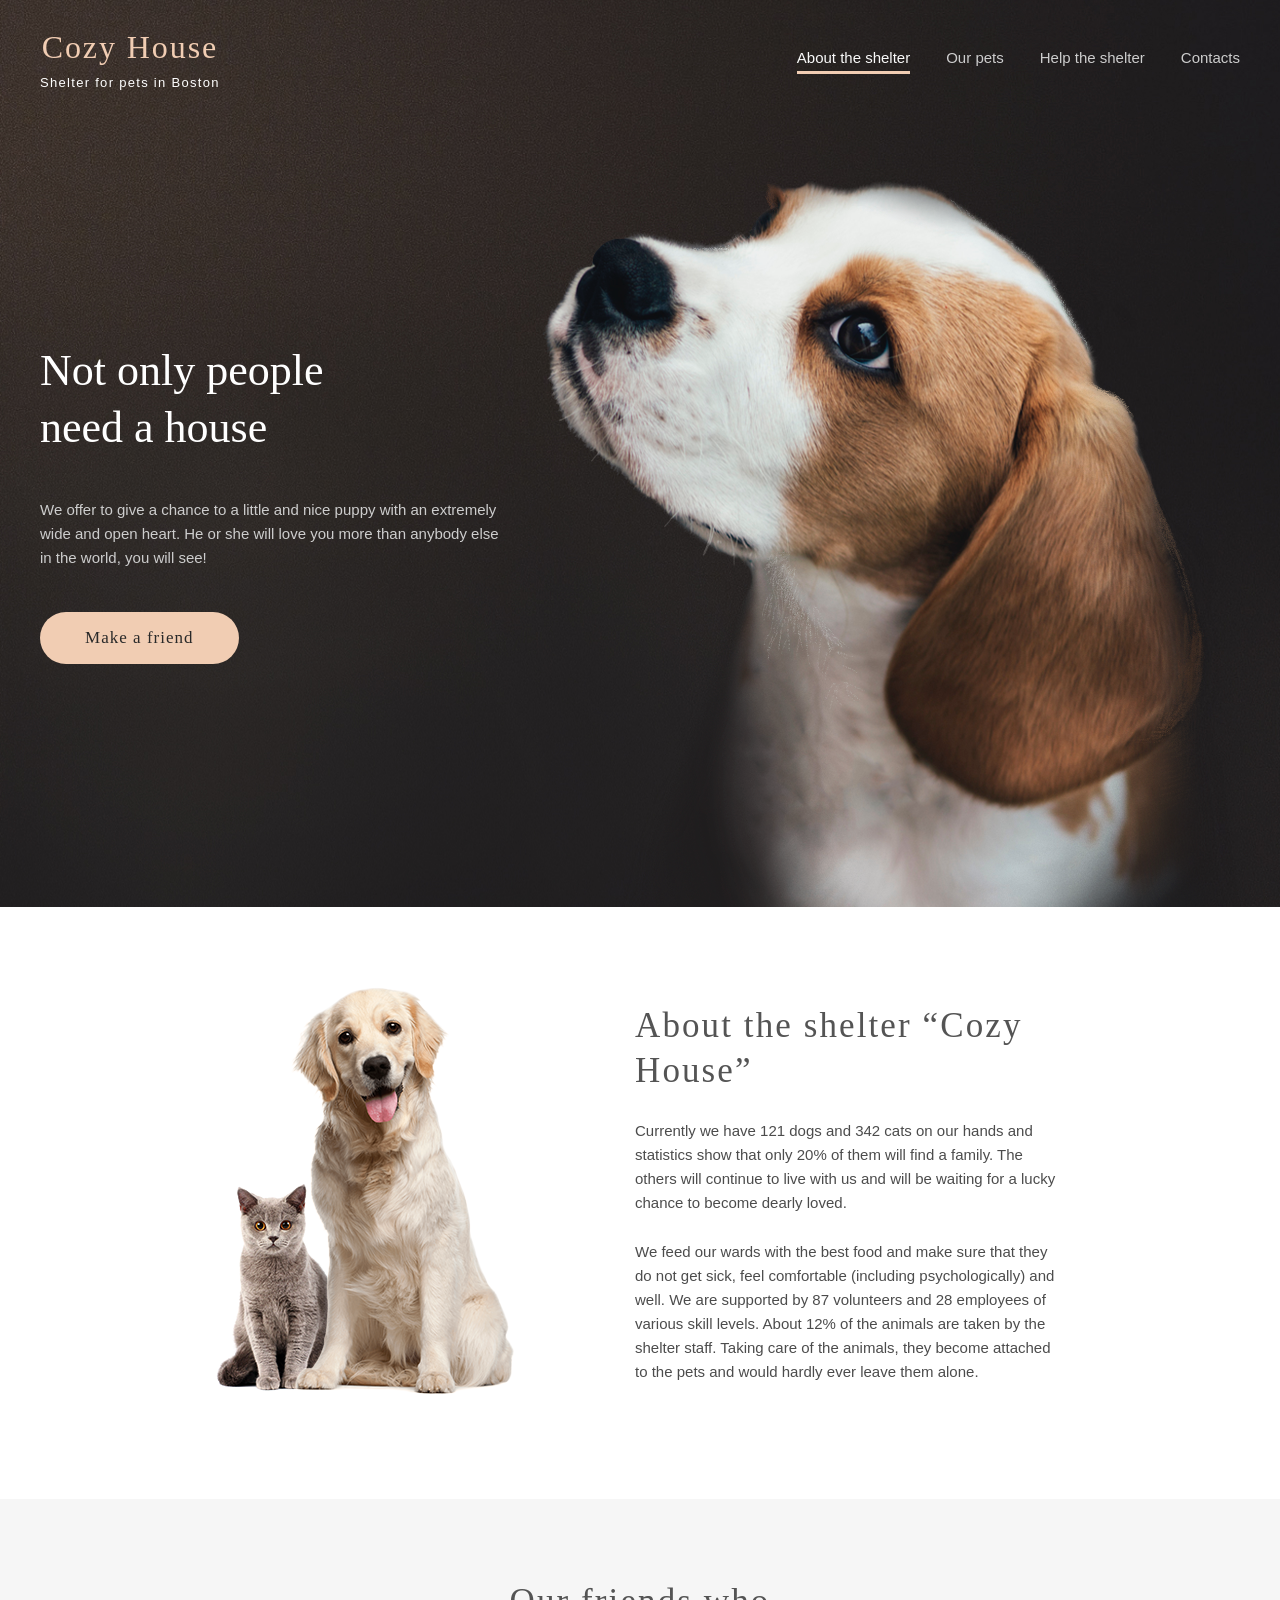
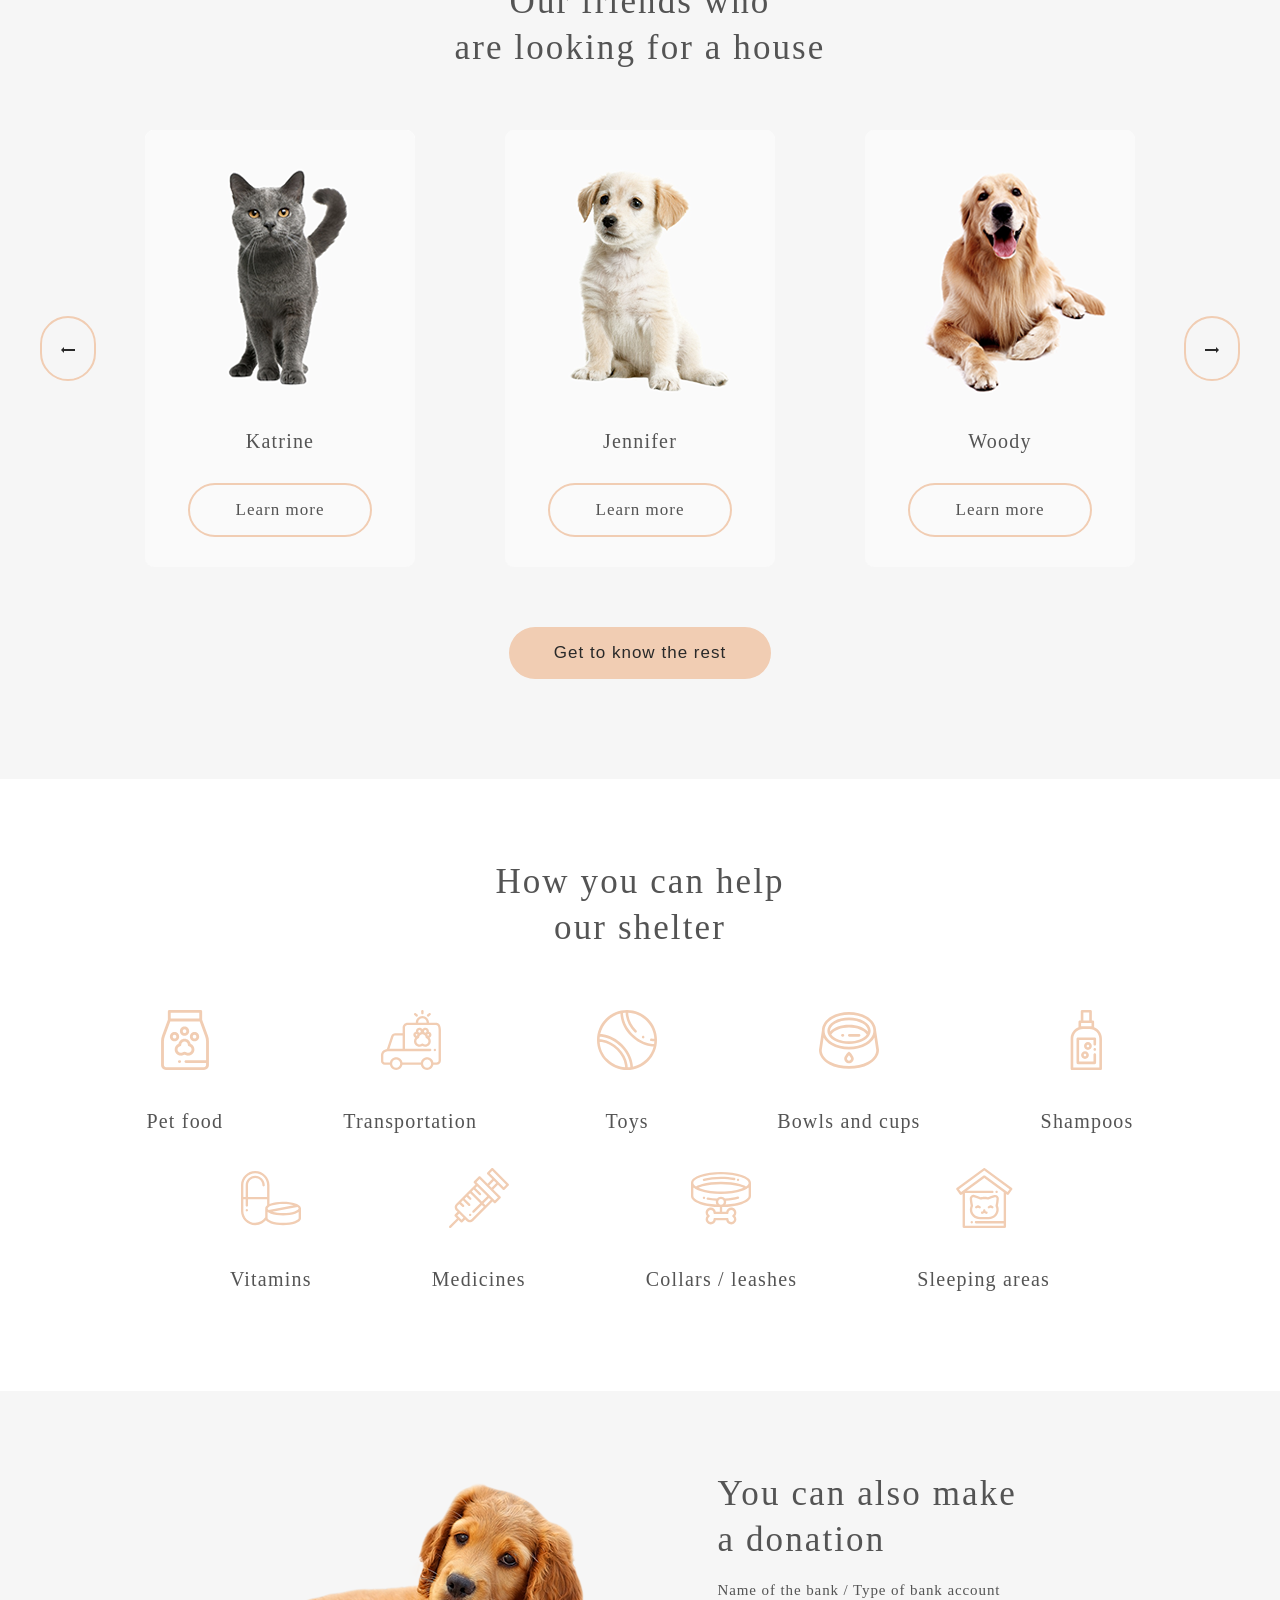
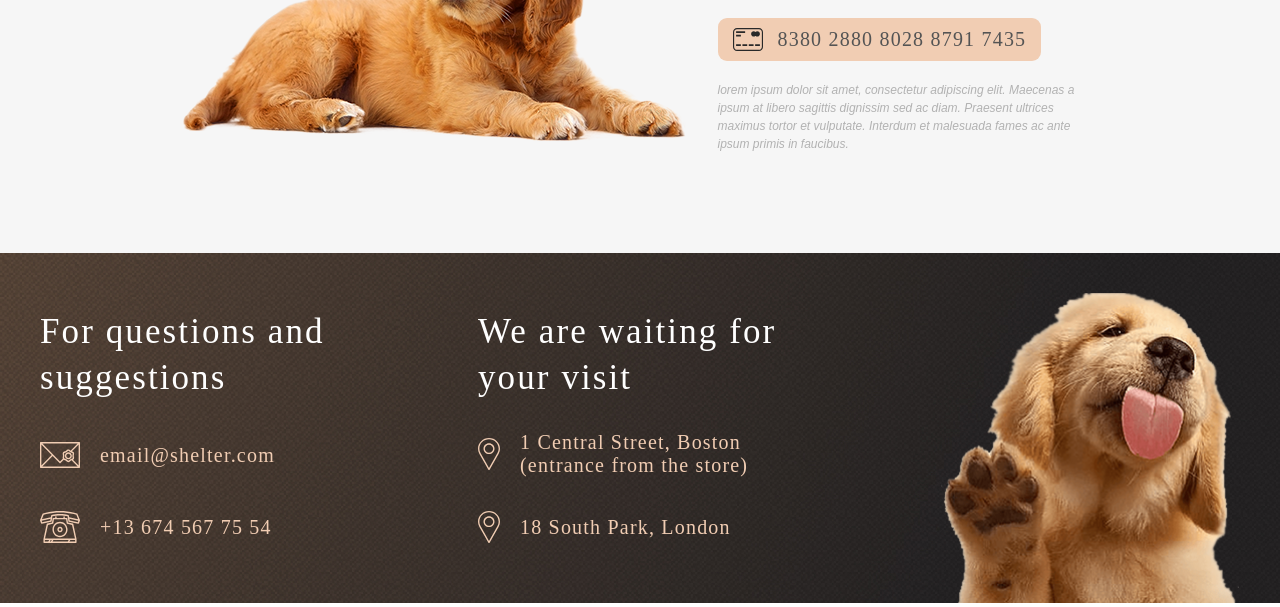
==== commit b615c4b6: "fix: fix burger-menu" ====
--- a/shelter/main/index.html
+++ b/shelter/main/index.html
@@ -40,7 +40,7 @@
                     </ul>
                 </nav>
 
-                <button class="burger-button">
+                <button class="burger-menu">
                     <span class="burger-line"></span>
                     <span class="burger-line"></span>
                     <span class="burger-line"></span>
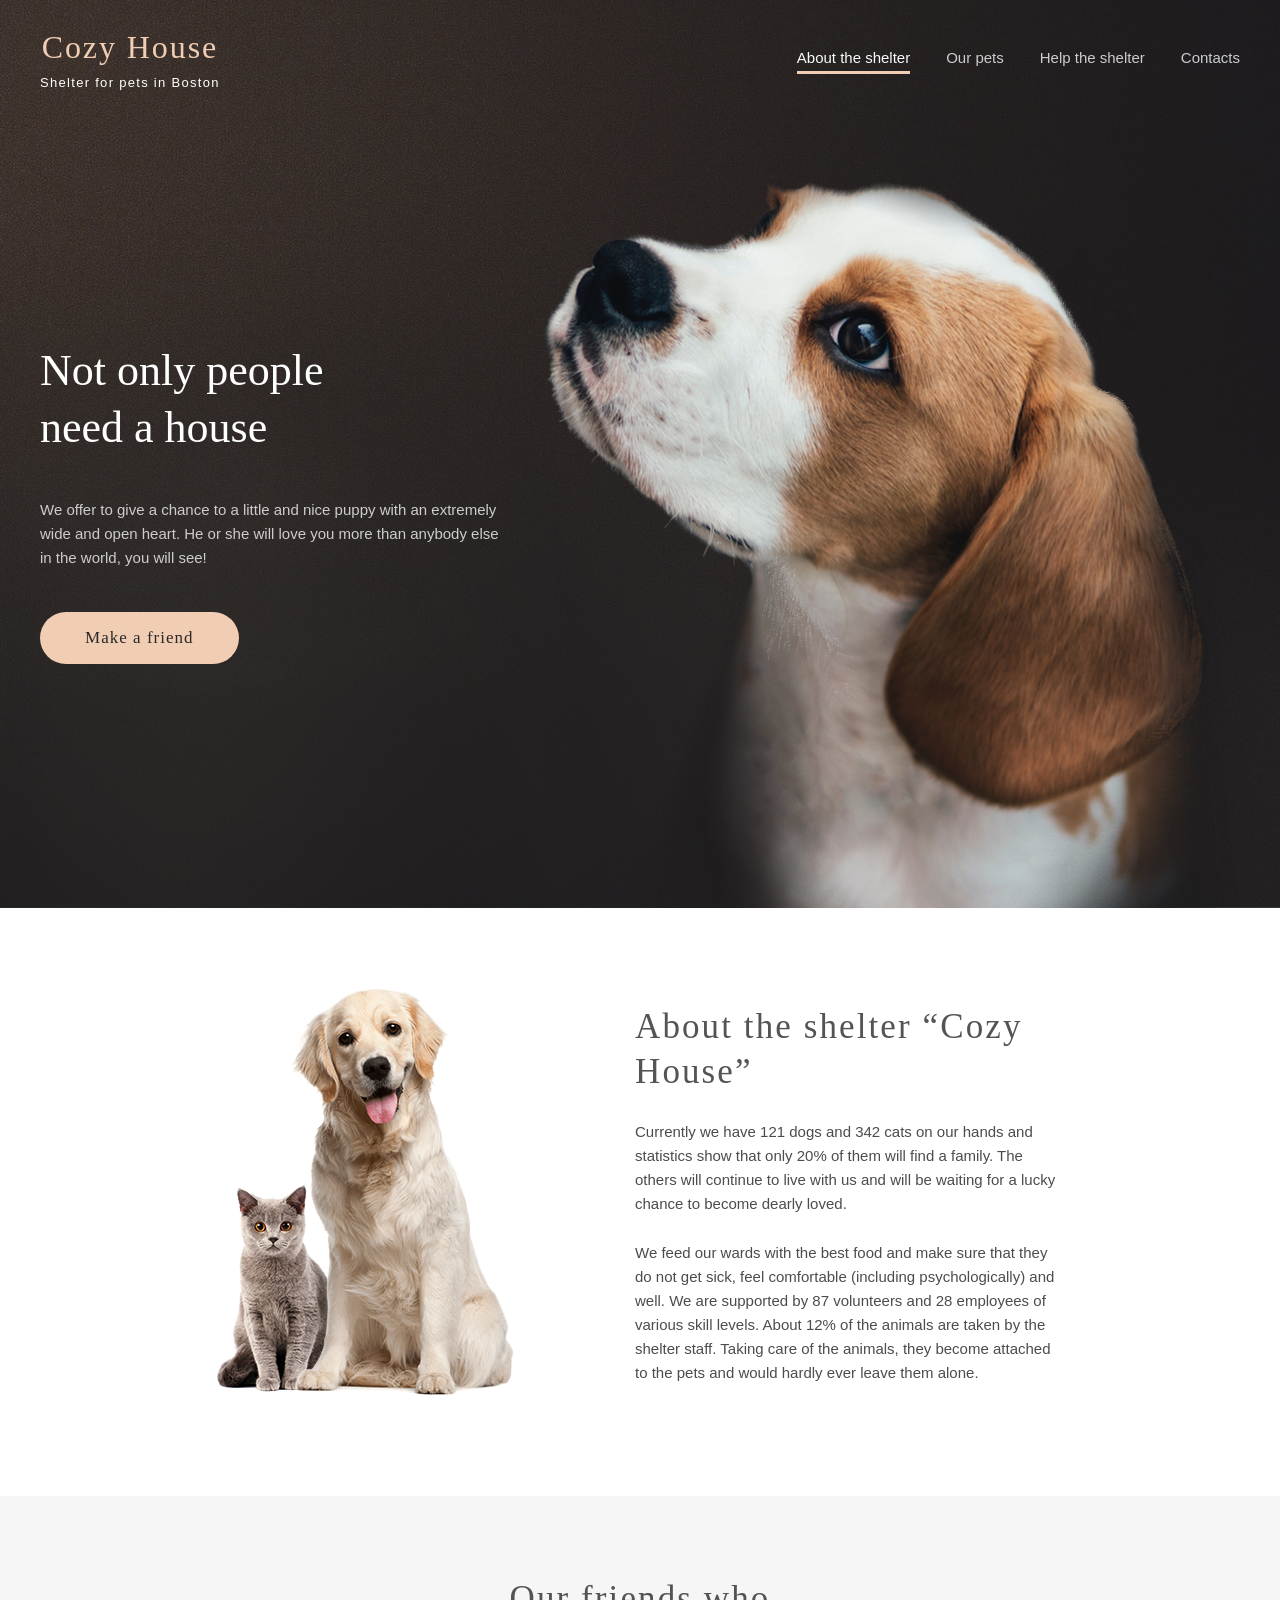
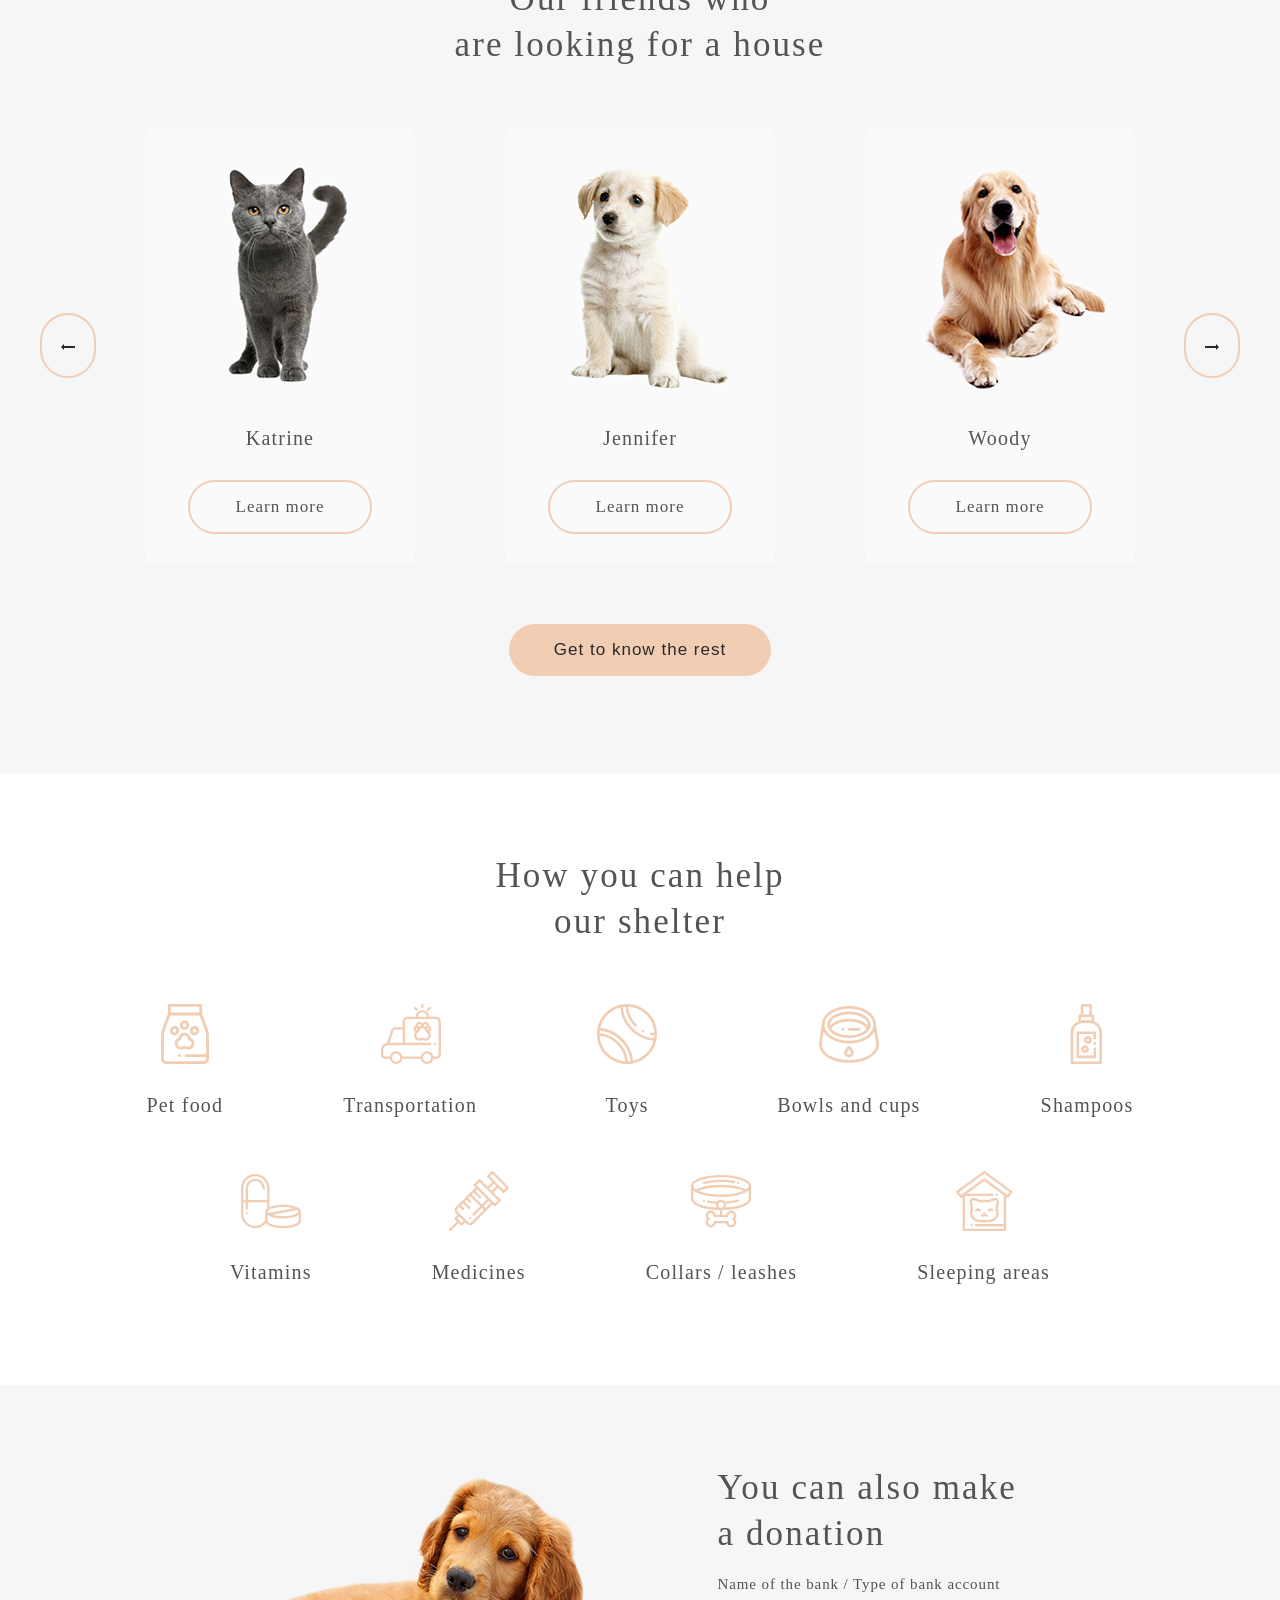
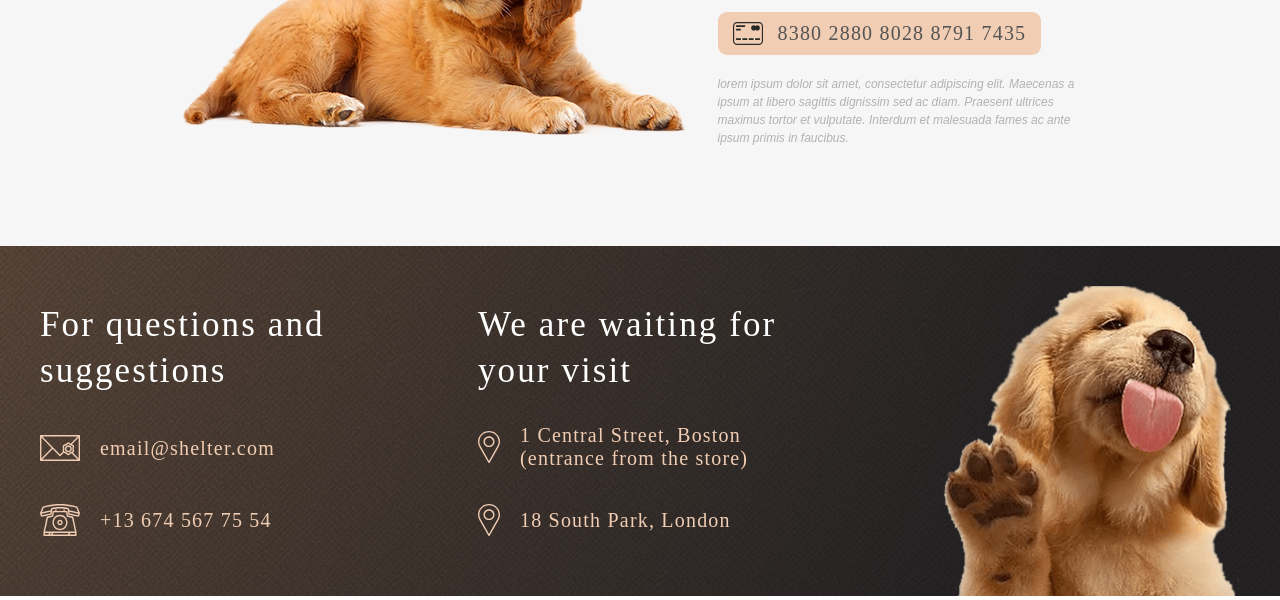
==== commit 5af33023: "fix: fix site adaptability" ====
--- a/shelter/main/index.html
+++ b/shelter/main/index.html
@@ -196,7 +196,7 @@
                 </div>
 
                 <div class="icon">
-                    <img src="img/img_icons/icon-sleeping-area.svg" alt="icon sleeping area">
+                    <img class="icon-img" src="img/img_icons/icon-sleeping-area.svg" alt="icon sleeping area">
                     <p class="icon-text">Sleeping areas</p>
                 </div>
             </div>
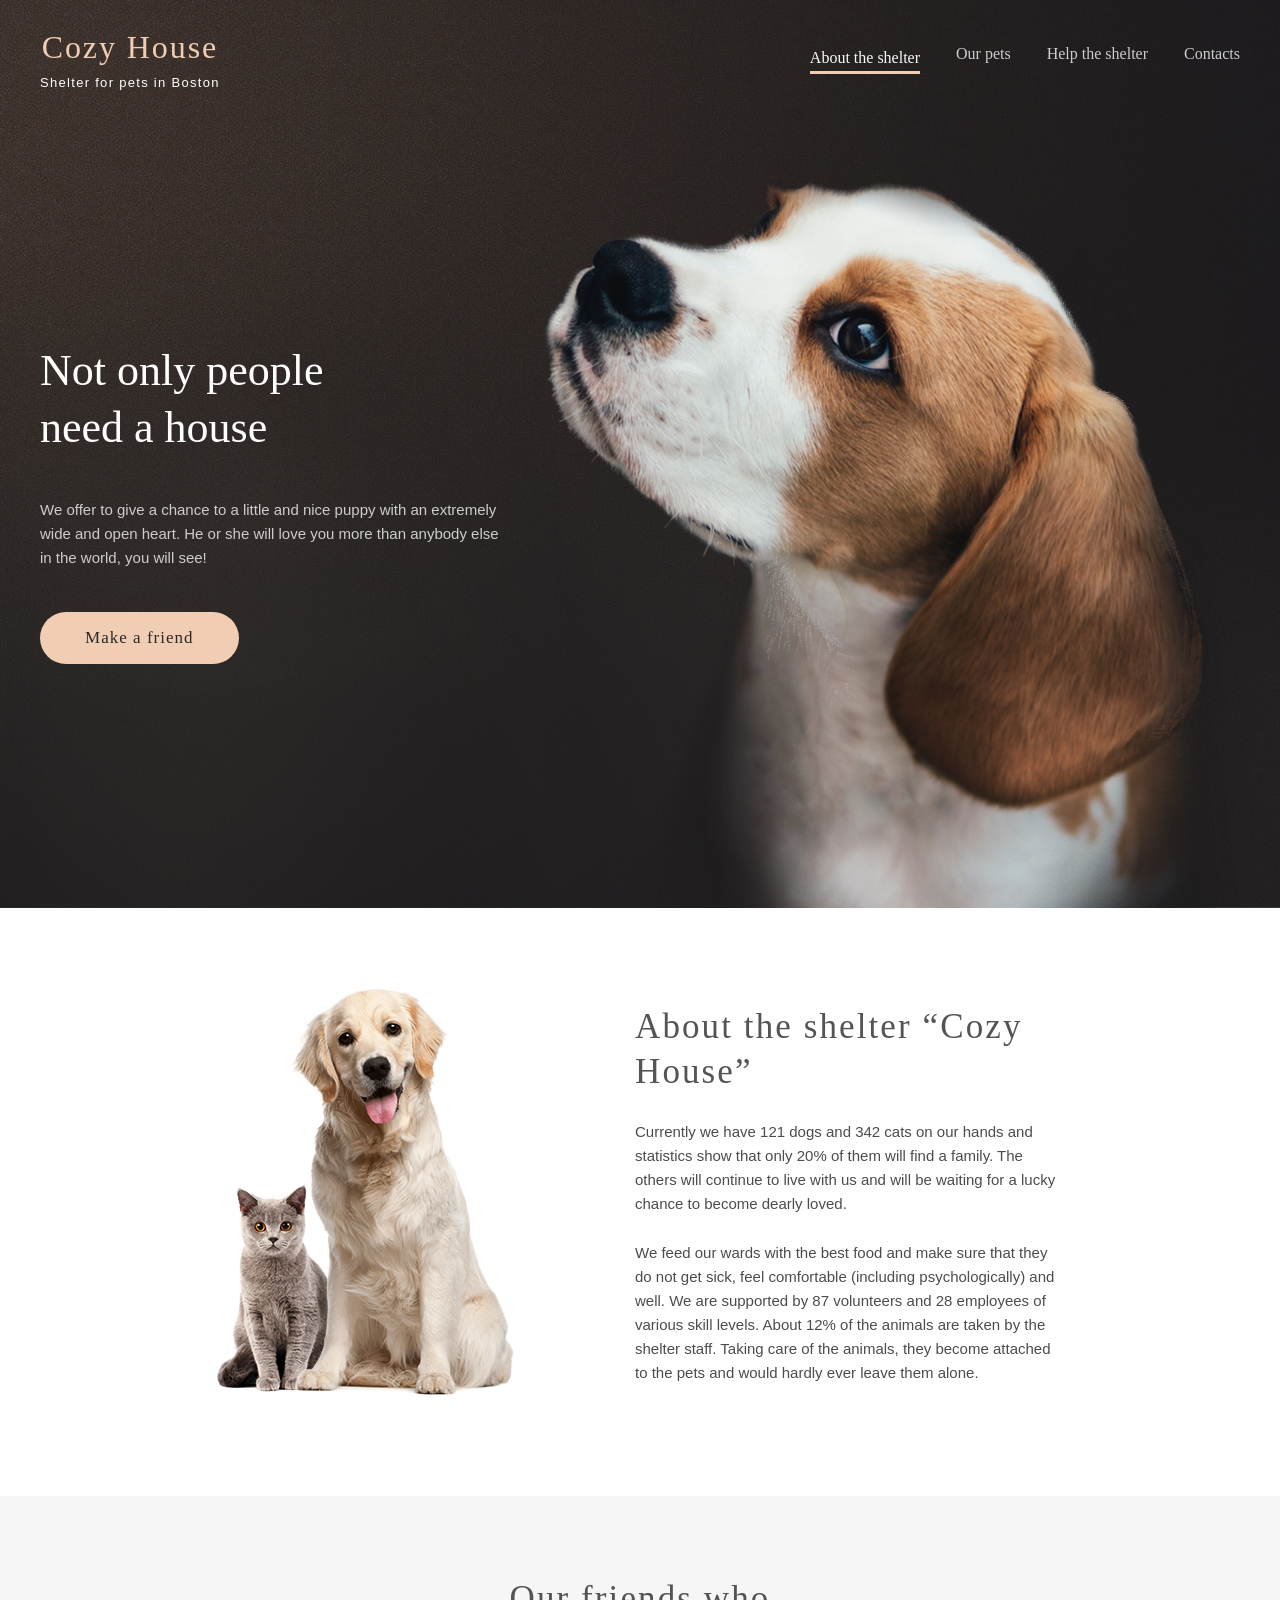
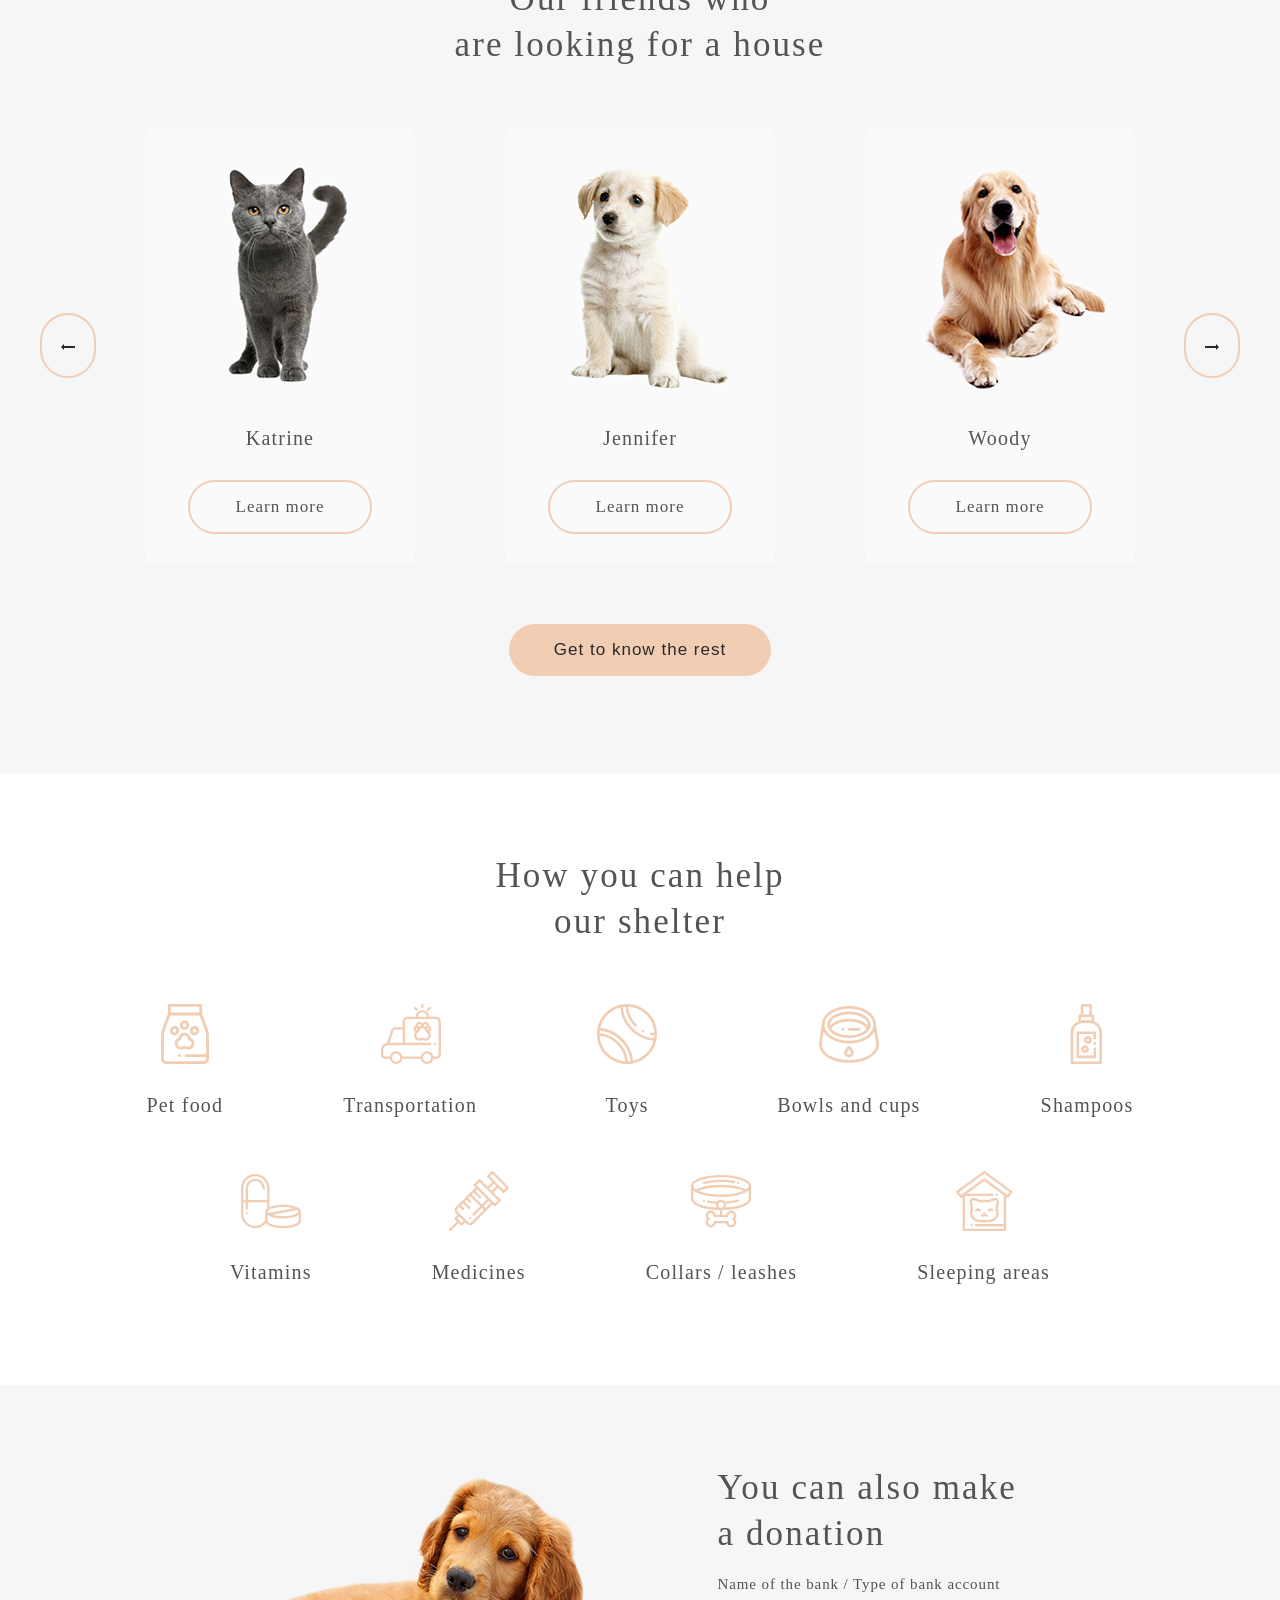
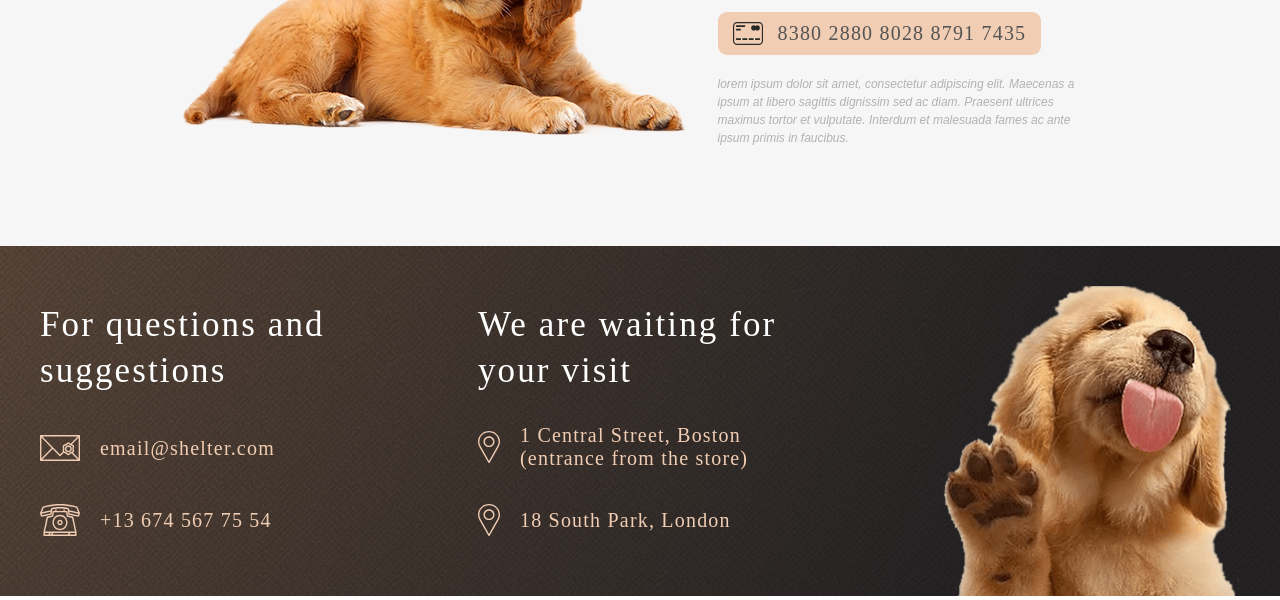
==== commit de32b765: "feat: add adaptive menu" ====
--- a/shelter/main/index.html
+++ b/shelter/main/index.html
@@ -6,10 +6,9 @@
     <meta name="viewport" content="width=device-width, initial-scale=1.0">
     <link rel="icon" type="image/png" href="./img/img_icons/favicon-shelter.png">
     <link rel="stylesheet" href="./css/style.css">
-    <script src="./script.js"></script>
     <title>shelter</title>
 </head>
-
+<body class="_lock">
 <div>
     <div class="start-screen">
         <header>
@@ -40,9 +39,7 @@
                     </ul>
                 </nav>
 
-                <button class="burger-menu">
-                    <span class="burger-line"></span>
-                    <span class="burger-line"></span>
+                <button class="burger-menu _active">
                     <span class="burger-line"></span>
                 </button>
 
@@ -140,9 +137,9 @@
                 </button>
             </div>
 
-                <form action="../our-pets/index.html">
-                    <button class="button_primary_two">Get to know the rest</button>
-                </form>
+            <form action="../our-pets/index.html">
+                <button class="button_primary_two">Get to know the rest</button>
+            </form>
         </div>
     </section>
 
@@ -231,49 +228,51 @@
 </div>
 
 
-    <p>
-        <a id="contactsanchor"></a>
-    </p>
-    <footer>
-        <div class="container footer-container">
-            <div class="footer-contacts">
-                <h3 class="footer-headings">For questions and suggestions</h3>
-
-                <div class="contact-column-one">
-                    <a class="contact-line" href="https://mail.ru/">
-                        <img src="img/img_icons/icon-email.svg" alt="icon email">
-                        <span class="text">email@shelter.com</span>
-                    </a>
-                    <a class="contact-line" href="tel:+136745677554">
-                        <img src="img/img_icons/icon-phone.svg" alt="icon phone">
-                        <span class="text">+13 674 567 75 54</span>
-                    </a>
-                </div>
-            </div>
-
-
-            <div class="footer-locations">
-                <h3 class="footer-headings">We are waiting for your visit</h3>
-
-                <div class="contact-column-two">
-                    <a class="contact-line" href="https://www.google.ru/maps">
-                        <img src="img/img_icons/icon-marker.svg" alt="icon marker">
-                        <span class="text">1 Central Street, Boston (entrance from the store)</span>
-                    </a>
-
-
-                    <a class="contact-line" href="https://www.google.ru/maps">
-                        <img src="img/img_icons/icon-marker.svg" alt="icon marker">
-                        <span class="text">18 South Park, London</span>
-                    </a>
-                </div>
-            </div>
-
-            <div class="footer-img">
-                <img class="footer-puppy" src="img/footer-puppy.png" alt="footer puppy">
-            </div>
-        </div>
-    </footer>
+<p>
+    <a id="contactsanchor"></a>
+</p>
+<footer>
+    <div class="container footer-container">
+        <div class="footer-contacts">
+            <h3 class="footer-headings">For questions and suggestions</h3>
+
+            <div class="contact-column-one">
+                <a class="contact-line" href="https://mail.ru/">
+                    <img src="img/img_icons/icon-email.svg" alt="icon email">
+                    <span class="text">email@shelter.com</span>
+                </a>
+                <a class="contact-line" href="tel:+136745677554">
+                    <img src="img/img_icons/icon-phone.svg" alt="icon phone">
+                    <span class="text">+13 674 567 75 54</span>
+                </a>
+            </div>
+        </div>
+
+
+        <div class="footer-locations">
+            <h3 class="footer-headings">We are waiting for your visit</h3>
+
+            <div class="contact-column-two">
+                <a class="contact-line" href="https://www.google.ru/maps">
+                    <img src="img/img_icons/icon-marker.svg" alt="icon marker">
+                    <span class="text">1 Central Street, Boston (entrance from the store)</span>
+                </a>
+
+
+                <a class="contact-line" href="https://www.google.ru/maps">
+                    <img src="img/img_icons/icon-marker.svg" alt="icon marker">
+                    <span class="text">18 South Park, London</span>
+                </a>
+            </div>
+        </div>
+
+        <div class="footer-img">
+            <img class="footer-puppy" src="img/footer-puppy.png" alt="footer puppy">
+        </div>
+    </div>
+</footer>
+
+<script src="./script.js"></script>
 </body>
 
 </html>
